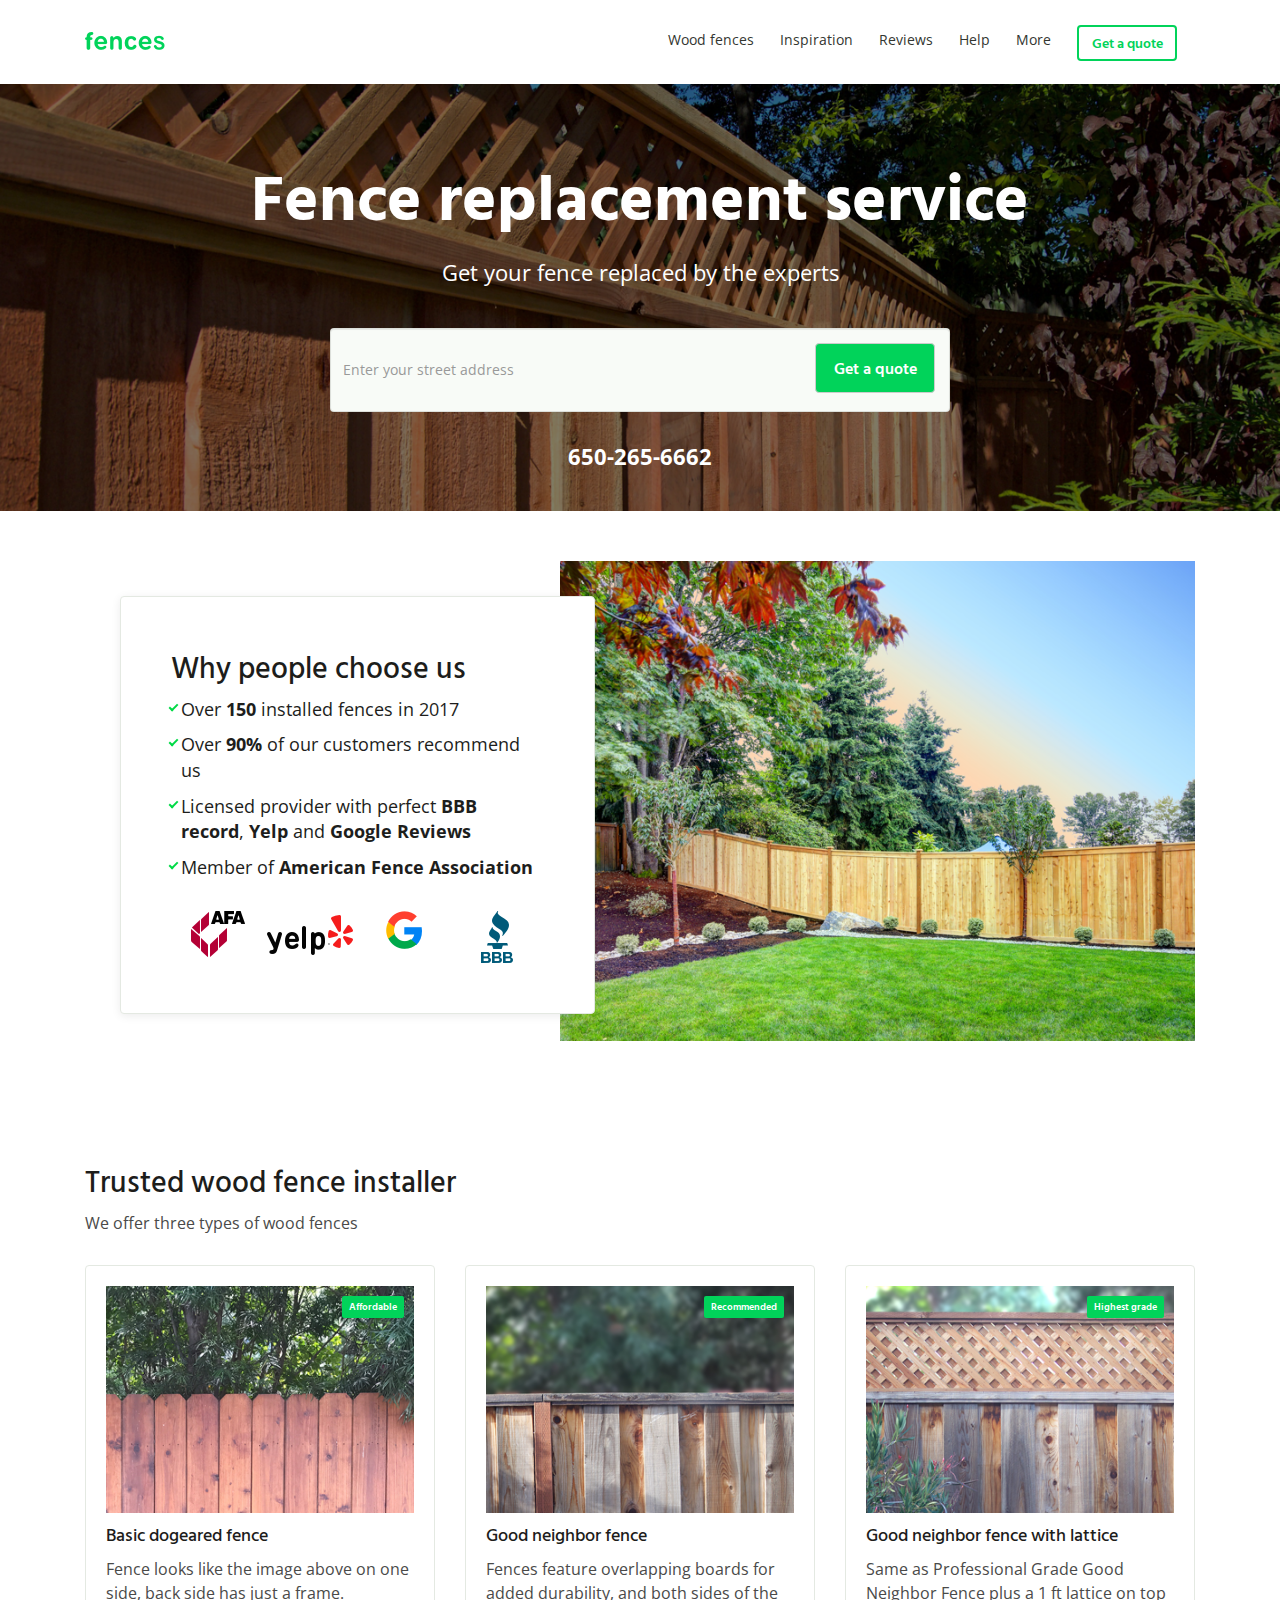
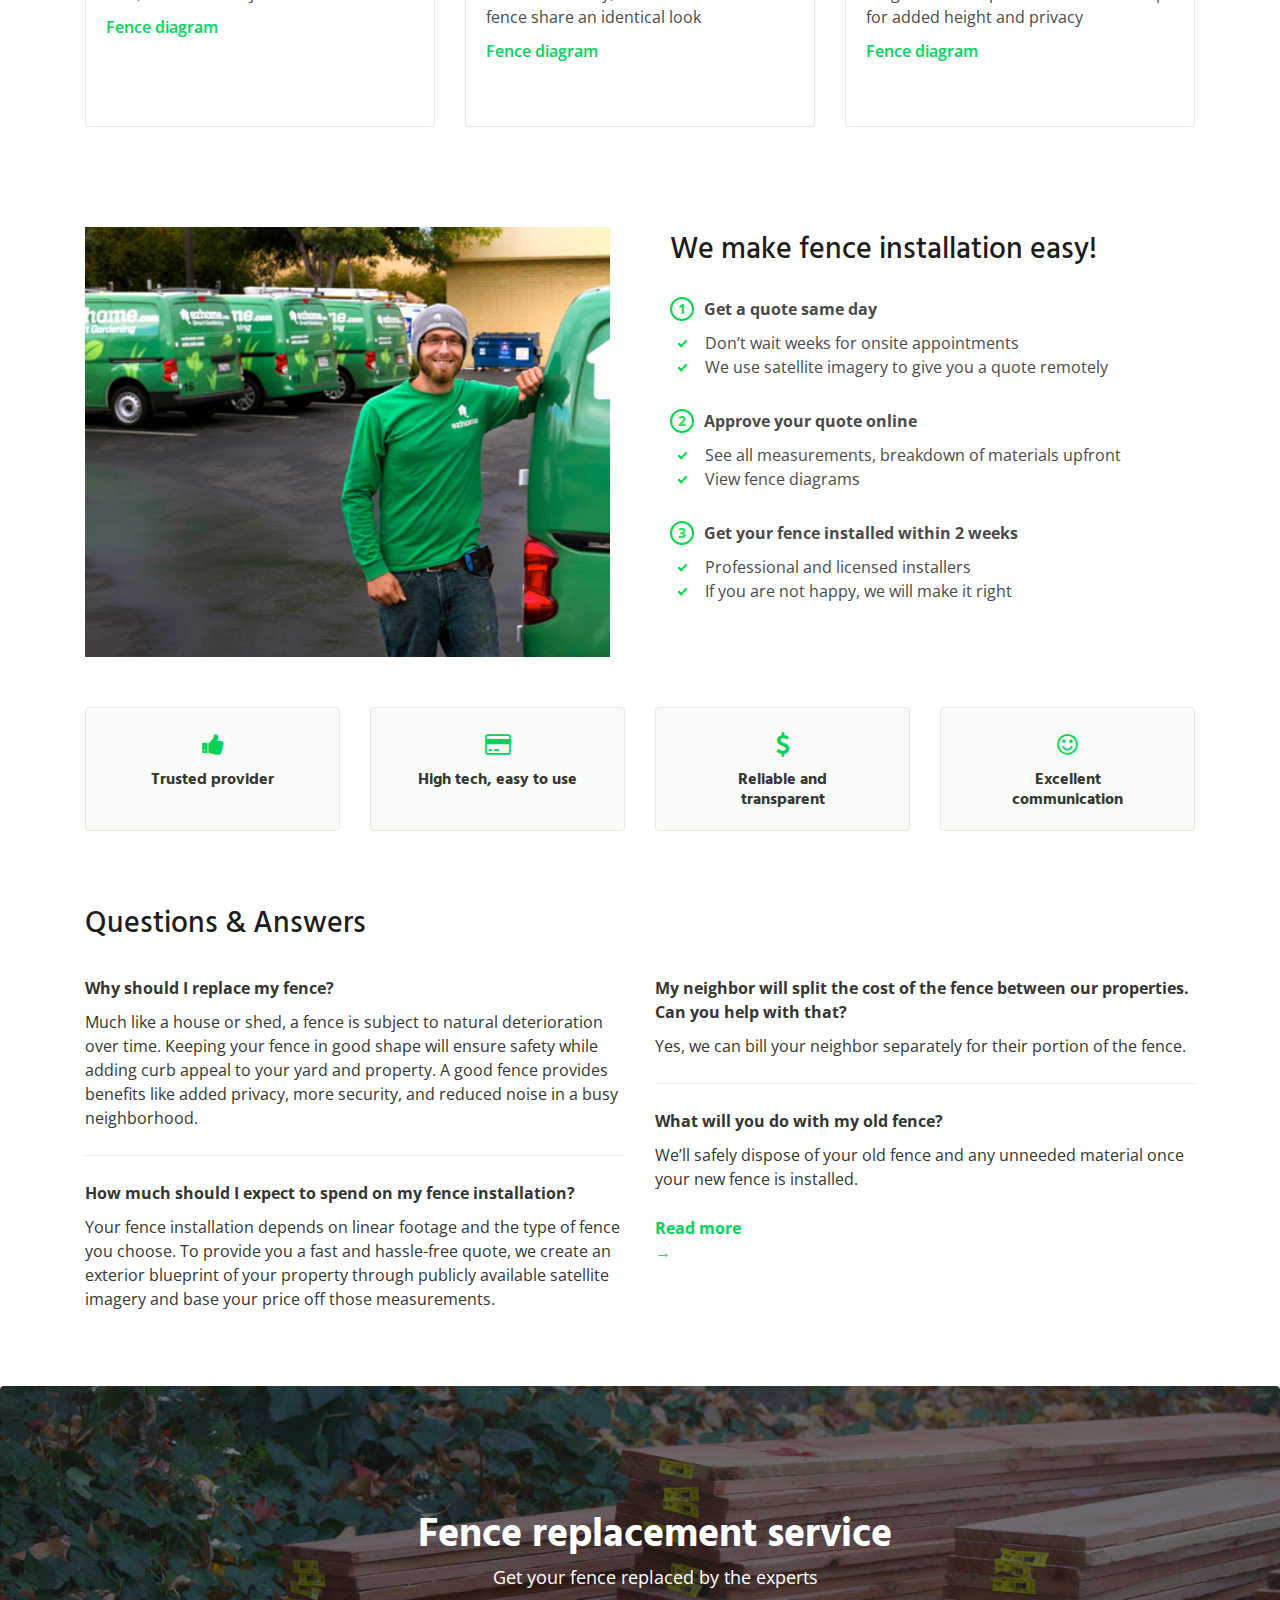
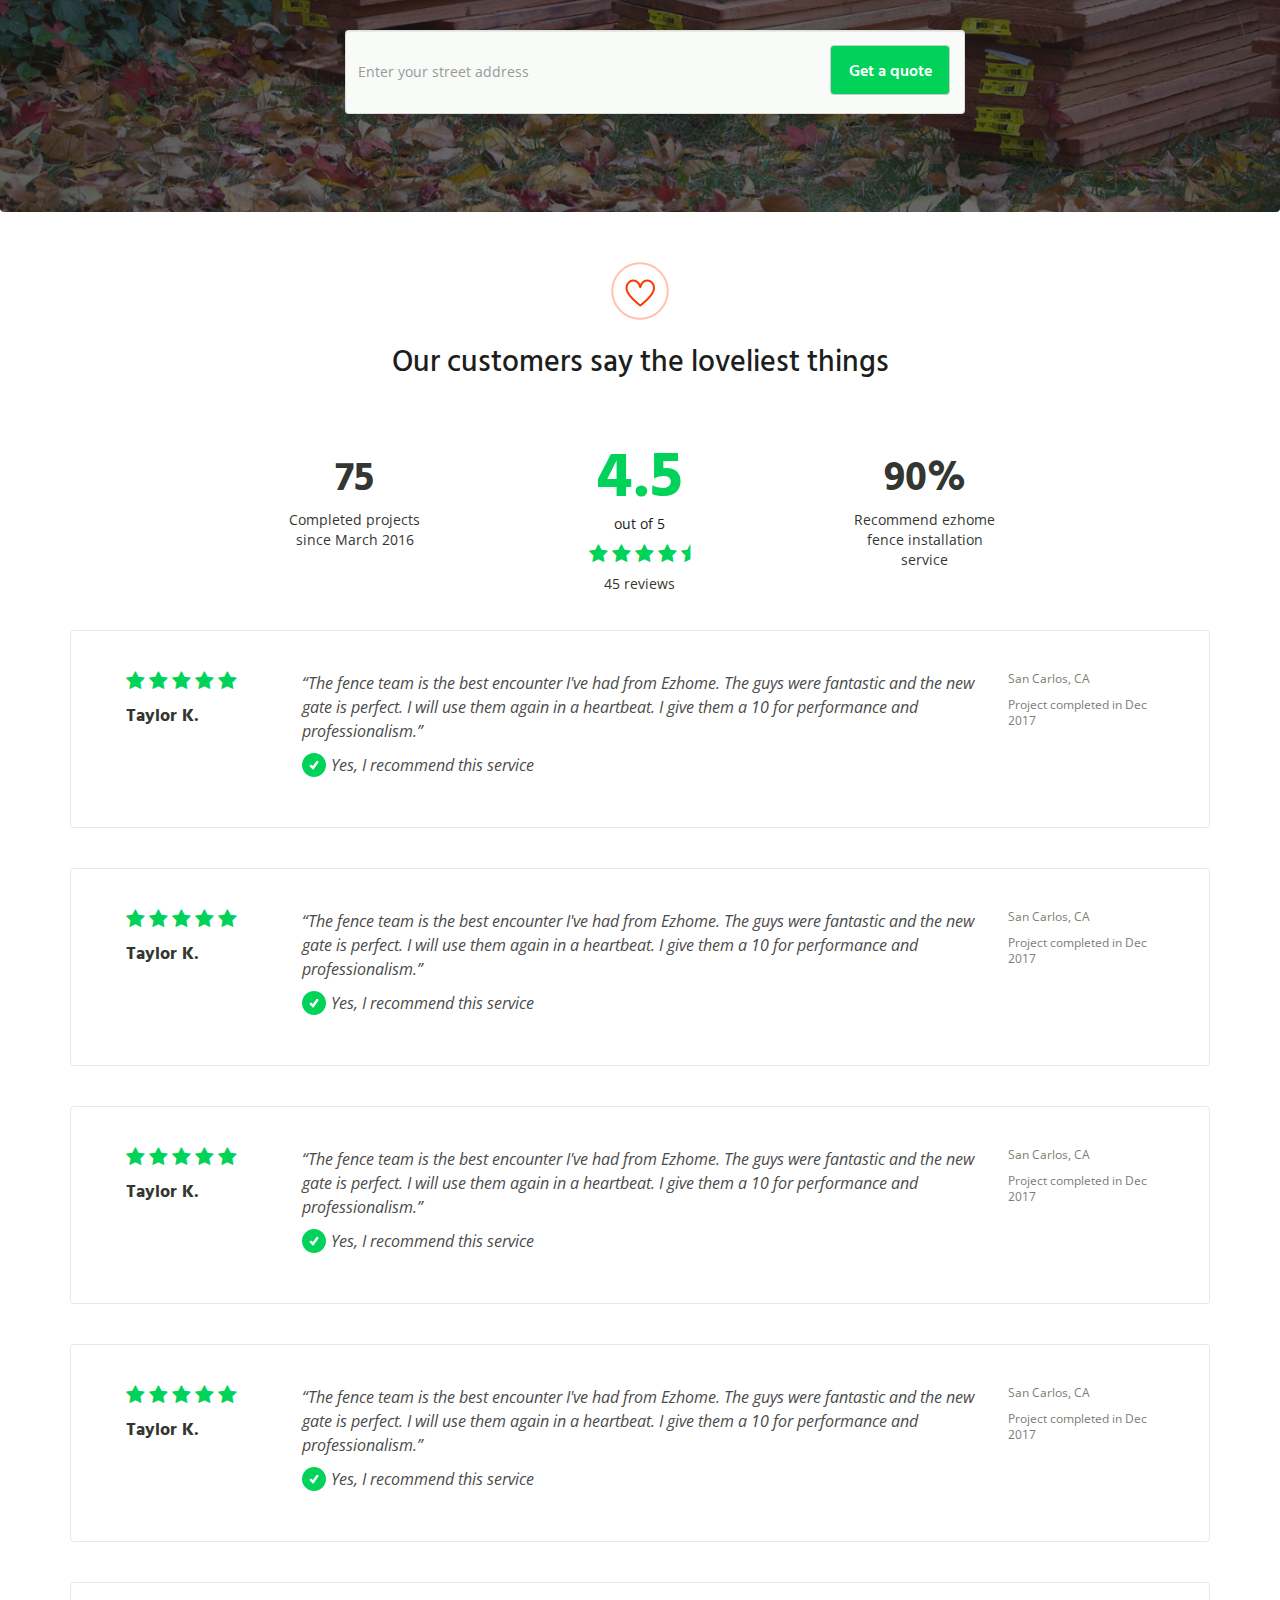
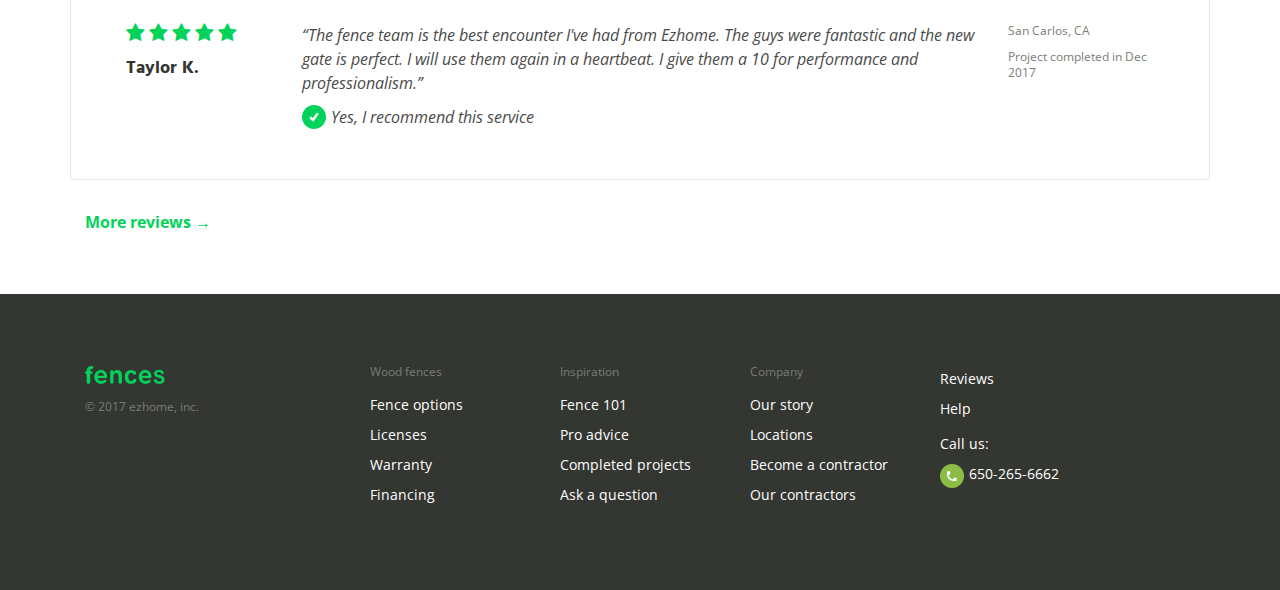
==== index.html @ 4415a79d "the current complete html" ====
<!DOCTYPE html>
<html>
<head>
    <meta charset="utf-8">
    <meta http-equiv="X-UA-Compatible" content="IE=edge">
    <meta name="viewport" content="width=device-width, initial-scale=1">
    <meta name="description" content="">
    <meta name="author" content="">
    <title>Fences</title>
    <!--fonts-->
    <link href='https://fonts.googleapis.com/css?family=Open+Sans:400,700,300' rel='stylesheet' type='text/css'>
    <link href="https://fonts.googleapis.com/css?family=Hind+Vadodara:300,400,500,600,700" rel="stylesheet">
    <!--stylesheets-->
    <link rel="stylesheet" type="text/css" href="css/bootstrap.min.css" media="all">
    <link rel="stylesheet" type="text/css" href="css/font-awesome.min.css" media="all">
    <link rel="stylesheet" type="text/css" href="css/style.css" media="all">
</head>
<body>
<header>
    <div class="container">
        <div class="col-sm-6 logo-here">
            <img src="img/fences-logo.png" srcset="img/fences-logo@2x.png 2x, img/fences-logo@3x.png 3x"
            class="fences_logo">
        </div>
        <div class="col-sm-6 content">
            <ul>
                <li class="Wood-fences"><a href="#">Wood fences</a></li>
                <li class="Inspiration"><a href="#">Inspiration</a></li>
                <li class="Reviews"><a href="#">Reviews</a></li>
                <li class="Help"><a href="#">Help</a></li>
                <li class="More"><a href="#">More</a></li>
                <li class="quote"><button class="btn btn-default">Get a quote</button></li>
            </ul>
        </div>
    </div>
</header>
<section class="hero">
    <div class="heroMain">
        <img src="img/hero.png"
        srcset="img/hero@2x.png 2x, img/hero@3x.png 3x" class="heroImg">
        <div class="heroContent">
            <div class="container">
                <div class="contentHere">
                    <h1>Fence replacement service</h1>
                    <h3>Get your fence replaced by the experts</h3>
                    <div class="form-group">
                        <input id="textinput" name="textinput" type="text" placeholder="Enter your street address" class="form-control input-md">
                        <button class="btn btn-default quote">Get a quote</button>
                    </div>
                    <div class="phone">
                        <p>650-265-6662</p>
                    </div>
                </div>
            </div>
        </div>
    </div>
</section>
<section class="whyPeople">
    <div class="container">
        <div class="col-sm-5 peopleContent">
            <div class="whyContent">
                <h3>Why people choose us</h3>
                <div class="singleContent">
                    <div class="checkmark"></div>
                    <p>Over <b>150</b> installed fences in 2017</p>
                </div>
                <div class="singleContent">
                    <div class="checkmark"></div>
                    <p>Over <b>90%</b> of our customers recommend us</p>
                </div>
                <div class="singleContent">
                    <div class="checkmark"></div>
                    <p>Licensed provider with perfect <b>BBB record</b>, <b>Yelp</b> and <b>Google Reviews</b></p>
                </div>
                <div class="singleContent">
                    <div class="checkmark"></div>
                    <p>Member of <b>American Fence Association</b></p>
                </div>
                <div class="singleIcon">
                    <img src="img/afa.png"
                    srcset="img/afa@2x.png 2x,
                            img/afa@3x.png 3x"
                    class="afa">
                </div>
                <div class="singleIcon">
                    <img src="img/yelp.png"
                    srcset="img/yelp@2x.png 2x,
                            img/yelp@3x.png 3x"
                    class="yelp">
                </div>
                <div class="singleIcon">
                    <img src="img/google.png"
                    srcset="img/google@2x.png 2x,
                            img/google@3x.png 3x"
                    class="google">
                </div>
                <div class="singleIcon">
                    <img src="img/bbb.png"
                    srcset="img/bbb@2x.png 2x,
                            img/bbb@3x.png 3x"
                    class="bbb">
                </div>
            </div>
        </div>
        <div class="col-sm-7 whyImage">
            <img src="img/img.png"
            srcset="img/img@2x.png 2x,
                    img/img@3x.png 3x"
            class="img">
        </div>
    </div>
</section>
<section class="trustedWood">
    <div class="container">
        <div class="mainHeading col-sm-12">
            <h3>Trusted wood fence installer</h3>
            <p>We offer three types of wood fences</p>
        </div>
        <div class="col-sm-4">
            <div class="singleBox">
                <div class="singleBoxImg">
                    <img src="img/rectangle-6.png"
                    srcset="img/rectangle-6@2x.png 2x,
                            img/rectangle-6@3x.png 3x"
                    class="Rectangle-6">
                    <div class="banner">
                        <p>Affordable</p>
                    </div>
                </div>
                <h4>Basic dogeared fence</h4>
                <p>Fence looks like the image above on one side, back side has just a frame.</p>
                <p class="Fence-diagram">Fence diagram</p>
            </div>
        </div>
        <div class="col-sm-4">
            <div class="singleBox">
                <div class="singleBoxImg">
                    <img src="img/rectangle-6-copy.png"
                    srcset="img/rectangle-6-copy@2x.png 2x,
                            img/rectangle-6-copy@3x.png 3x"
                    class="Rectangle-6-Copy">
                    <div class="banner">
                        <p>Recommended</p>
                    </div>
                </div>
                <h4>Good neighbor fence</h4>
                <p>Fences feature overlapping boards for added durability, and both sides of the fence share an identical look</p>
                <p class="Fence-diagram">Fence diagram</p>
            </div>
        </div>
        <div class="col-sm-4">
            <div class="singleBox">
                <div class="singleBoxImg">
                    <img src="img/rectangle-6-copy-2.png"
                    srcset="img/rectangle-6-copy-2@2x.png 2x,
                            img/rectangle-6-copy-2@3x.png 3x"
                    class="Rectangle-6-Copy-2">
                    <div class="banner">
                        <p>Highest grade</p>
                    </div>
                </div>
                <h4>Good neighbor fence with lattice</h4>
                <p>Same as Professional Grade Good Neighbor Fence plus a 1 ft lattice on top for added height and privacy </p>
                <p class="Fence-diagram">Fence diagram</p>
            </div>
        </div>
    </div>
</section>
<section class="fenceInstallation">
    <div class="container">
        <div class="col-sm-6 fenceImg">
            <img src="img/service-delivery.png"
            srcset="img/service-delivery@2x.png 2x,
                    img/service-delivery@3x.png 3x"
            class="service_delivery">
        </div>
        <div class="col-sm-6 fenceContent">
            <h3>We make fence installation easy!</h3>
            <div class="singleContent">
                <div class="head">
                    <div class="number">
                        <span>1</span>
                    </div>
                    <h4>Get a quote same day</h4>
                </div>
                <div class="singleDes">
                    <div class="checkmark"></div>
                    <p>Don’t wait weeks for onsite appointments</p>
                </div>
                <div class="singleDes">
                    <div class="checkmark"></div>
                    <p>We use satellite imagery to give you a quote remotely</p>
                </div>
            </div>
            <div class="singleContent">
                <div class="head">
                    <div class="number">
                        <span>2</span>
                    </div>
                    <h4>Approve your quote online</h4>
                </div>
                <div class="singleDes">
                    <div class="checkmark"></div>
                    <p>See all measurements, breakdown of materials upfront</p>
                </div>
                <div class="singleDes">
                    <div class="checkmark"></div>
                    <p>View fence diagrams</p>
                </div>
            </div>
            <div class="singleContent">
                <div class="head">
                    <div class="number">
                        <span>3</span>
                    </div>
                    <h4>Get your fence installed within 2 weeks</h4>
                </div>
                <div class="singleDes">
                    <div class="checkmark"></div>
                    <p>Professional and licensed installers</p>
                </div>
                <div class="singleDes">
                    <div class="checkmark"></div>
                    <p>If you are not happy, we will make it right</p>
                </div>
            </div>
        </div>
    </div>
</section>
<section class="banner">
    <div class="container">
        <div class="col-sm-3">
            <div class="singleBanner">
                <div class="singleBannerIcon">
                    <i class="fa fa-thumbs-up" aria-hidden="true"></i>
                </div>
                <h4>Trusted provider</h4>
            </div>
        </div>
        <div class="col-sm-3">
            <div class="singleBanner">
                <div class="singleBannerIcon">
                    <i class="fa fa-credit-card" aria-hidden="true"></i>
                </div>
                <h4>High tech, easy to use</h4>
            </div>
        </div>
        <div class="col-sm-3">
            <div class="singleBanner">
                <div class="singleBannerIcon">
                    <i class="fa fa-usd" aria-hidden="true"></i>
                </div>
                <h4>Reliable and transparent</h4>
            </div>
        </div>
        <div class="col-sm-3">
            <div class="singleBanner">
                <div class="singleBannerIcon">
                    <i class="fa fa-smile-o" aria-hidden="true"></i>
                </div>
                <h4>Excellent communication</h4>
            </div>
        </div>
    </div>
</section>
<section class="QA">
    <div class="container">
        <div class="heading col-sm-12">
            <h3>Questions & Answers</h3>
        </div>
        <div class="col-sm-6 eachSide">
            <div class="singleQuestion borderBottom">
                <h4>Why should I replace my fence?</h4>
                <p>Much like a house or shed, a fence is subject to natural deterioration over time. Keeping your fence in good shape will ensure safety while adding curb appeal to your yard and property. A good fence provides benefits like added privacy, more security, and reduced noise in a busy neighborhood.</p>
            </div>
            <div class="singleQuestion">
                <h4>How much should I expect to spend on my fence installation?</h4>
                <p>Your fence installation depends on linear footage and the type of fence you choose. To provide you a fast and hassle-free quote, we create an exterior blueprint of your property through publicly available satellite imagery and base your price off those measurements.</p>
            </div>
        </div>
        <div class="col-sm-6 eachSide">
            <div class="singleQuestion borderBottom">
                <h4>My neighbor will split the cost of the fence between our properties. Can you help with that?</h4>
                <p>Yes, we can bill your neighbor separately for their portion of the fence.</p>
            </div>
            <div class="singleQuestion">
                <h4>What will you do with my old fence?</h4>
                <p>We’ll safely dispose of your old fence and any unneeded material once your new fence is installed.</p>
            </div>
            <p class="Read-more">Read more →</p>
        </div>
    </div>
</section>
<section class="fenceService">
    <div class="mainImg">
        <img src="img/img2.png"
        srcset="img/img2@2x.png 2x,
                img/img2@3x.png 3x"
        class="img">
        <div class="fenceContent">
            <div class="container">
                <div class="fenceContentHere">
                    <h3>Fence replacement service</h3>
                    <p>Get your fence replaced by the experts</p>
                    <div class="form-group">
                        <input id="textinput" name="textinput" type="text" placeholder="Enter your street address" class="form-control input-md">
                        <button class="btn btn-default quote">Get a quote</button>
                    </div>
                </div>
            </div>
        </div>
    </div>  
</section>
<section class="reviews">
    <div class="container">
        <div class="heading col-sm-12">
            <div class="headImg">
                <img src="img/heart.png"
                srcset="img/heart@2x.png 2x,
                        img/heart@3x.png 3x"
                class="heart">
            </div>
            <h3>Our customers say the loveliest things</h3>
        </div>
        <div class="descriptions">
            <div class="singleDes col-sm-4">
                <h3>75</h3>
                <p>Completed projects since March 2016</p>
            </div>
            <div class="singleDes rating col-sm-4">
                <h3>4.5</h3>
                <span>out of 5</span>
                <div class="stars">
                    <i class="fa fa-star" aria-hidden="true"></i>
                    <i class="fa fa-star" aria-hidden="true"></i>
                    <i class="fa fa-star" aria-hidden="true"></i>
                    <i class="fa fa-star" aria-hidden="true"></i>
                    <i class="fa fa-star-half" aria-hidden="true"></i>
                </div>
                <p>45 reviews</p>
            </div>
            <div class="singleDes col-sm-4">
                <h3>90%</h3>
                <p>Recommend ezhome fence installation service</p>
            </div>
        </div>
        <div class="col-sm-12 singleReview">
            <div class="ratings col-sm-2">
                <div class="stars">
                    <i class="fa fa-star" aria-hidden="true"></i>
                    <i class="fa fa-star" aria-hidden="true"></i>
                    <i class="fa fa-star" aria-hidden="true"></i>
                    <i class="fa fa-star" aria-hidden="true"></i>
                    <i class="fa fa-star" aria-hidden="true"></i>
                </div>
                <h4>Taylor K.</h4>
            </div>
            <div class="description col-sm-8">
                <p>“The fence team is the best encounter I've had from Ezhome. The guys were fantastic and the new gate is perfect. I will use them again in a heartbeat. I give them a 10 for performance and professionalism.”</p>
                <div class="note">
                    <img src="img/done.png"
                    srcset="img/done@2x.png 2x,
                            img/done@3x.png 3x"
                    class="done">
                    <p>Yes, I recommend this service</p>
                </div>
            </div>
            <div class="col-sm-2 name">
                <p>San Carlos, CA</p>
                <p>Project completed in Dec 2017</p>
            </div>
        </div>
        <div class="col-sm-12 singleReview">
            <div class="ratings col-sm-2">
                <div class="stars">
                    <i class="fa fa-star" aria-hidden="true"></i>
                    <i class="fa fa-star" aria-hidden="true"></i>
                    <i class="fa fa-star" aria-hidden="true"></i>
                    <i class="fa fa-star" aria-hidden="true"></i>
                    <i class="fa fa-star" aria-hidden="true"></i>
                </div>
                <h4>Taylor K.</h4>
            </div>
            <div class="description col-sm-8">
                <p>“The fence team is the best encounter I've had from Ezhome. The guys were fantastic and the new gate is perfect. I will use them again in a heartbeat. I give them a 10 for performance and professionalism.”</p>
                <div class="note">
                    <img src="img/done.png"
                    srcset="img/done@2x.png 2x,
                            img/done@3x.png 3x"
                    class="done">
                    <p>Yes, I recommend this service</p>
                </div>
            </div>
            <div class="col-sm-2 name">
                <p>San Carlos, CA</p>
                <p>Project completed in Dec 2017</p>
            </div>
        </div>
        <div class="col-sm-12 singleReview">
            <div class="ratings col-sm-2">
                <div class="stars">
                    <i class="fa fa-star" aria-hidden="true"></i>
                    <i class="fa fa-star" aria-hidden="true"></i>
                    <i class="fa fa-star" aria-hidden="true"></i>
                    <i class="fa fa-star" aria-hidden="true"></i>
                    <i class="fa fa-star" aria-hidden="true"></i>
                </div>
                <h4>Taylor K.</h4>
            </div>
            <div class="description col-sm-8">
                <p>“The fence team is the best encounter I've had from Ezhome. The guys were fantastic and the new gate is perfect. I will use them again in a heartbeat. I give them a 10 for performance and professionalism.”</p>
                <div class="note">
                    <img src="img/done.png"
                    srcset="img/done@2x.png 2x,
                            img/done@3x.png 3x"
                    class="done">
                    <p>Yes, I recommend this service</p>
                </div>
            </div>
            <div class="col-sm-2 name">
                <p>San Carlos, CA</p>
                <p>Project completed in Dec 2017</p>
            </div>
        </div>
        <div class="col-sm-12 singleReview">
            <div class="ratings col-sm-2">
                <div class="stars">
                    <i class="fa fa-star" aria-hidden="true"></i>
                    <i class="fa fa-star" aria-hidden="true"></i>
                    <i class="fa fa-star" aria-hidden="true"></i>
                    <i class="fa fa-star" aria-hidden="true"></i>
                    <i class="fa fa-star" aria-hidden="true"></i>
                </div>
                <h4>Taylor K.</h4>
            </div>
            <div class="description col-sm-8">
                <p>“The fence team is the best encounter I've had from Ezhome. The guys were fantastic and the new gate is perfect. I will use them again in a heartbeat. I give them a 10 for performance and professionalism.”</p>
                <div class="note">
                    <img src="img/done.png"
                    srcset="img/done@2x.png 2x,
                            img/done@3x.png 3x"
                    class="done">
                    <p>Yes, I recommend this service</p>
                </div>
            </div>
            <div class="col-sm-2 name">
                <p>San Carlos, CA</p>
                <p>Project completed in Dec 2017</p>
            </div>
        </div>
        <div class="col-sm-12 singleReview">
            <div class="ratings col-sm-2">
                <div class="stars">
                    <i class="fa fa-star" aria-hidden="true"></i>
                    <i class="fa fa-star" aria-hidden="true"></i>
                    <i class="fa fa-star" aria-hidden="true"></i>
                    <i class="fa fa-star" aria-hidden="true"></i>
                    <i class="fa fa-star" aria-hidden="true"></i>
                </div>
                <h4>Taylor K.</h4>
            </div>
            <div class="description col-sm-8">
                <p>“The fence team is the best encounter I've had from Ezhome. The guys were fantastic and the new gate is perfect. I will use them again in a heartbeat. I give them a 10 for performance and professionalism.”</p>
                <div class="note">
                    <img src="img/done.png"
                    srcset="img/done@2x.png 2x,
                            img/done@3x.png 3x"
                    class="done">
                    <p>Yes, I recommend this service</p>
                </div>
            </div>
            <div class="col-sm-2 name">
                <p>San Carlos, CA</p>
                <p>Project completed in Dec 2017</p>
            </div>
        </div>
        <div class="more col-sm-12">
            <h4>More reviews →</h4>
        </div>
    </div>
</section>
<footer>
    <div class="container">
        <div class="footerContent">
            <div class="col-sm-3 footerLogo">
                <img src="img/fences-logo.png"
                srcset="img/fences-logo@2x.png 2x,
                        img/fences-logo@3x.png 3x"
                class="fences_logo">
                <p>© 2017 ezhome, inc.</p>
            </div>
            <div class="col-sm-2 wookFences">
                <p>Wood fences</p>
                <ul>
                    <li>Fence options</li>
                    <li>Licenses</li>
                    <li>Warranty</li>
                    <li>Financing</li>
                </ul>
            </div>
            <div class="col-sm-2 inspiration">
                <p>Inspiration</p>
                <ul>
                    <li>Fence 101</li>
                    <li>Pro advice</li>
                    <li>Completed projects</li>
                    <li>Ask a question</li>
                </ul>
            </div>
            <div class="col-sm-2 company">
                <p>Company</p>
                <ul>
                    <li>Our story</li>
                    <li>Locations</li>
                    <li>Become a contractor</li>
                    <li>Our contractors</li>
                </ul>
            </div>
            <div class="col-sm-3 reviews">
                <ul>
                    <li>Reviews</li>
                    <li>Help</li>
                </ul>
                <div class="contact">
                    <p>Call us:</p>
                    <img src="img/phone.png"
                    srcset="img/phone@2x.png 2x,
                            img/phone@3x.png 3x"
                    class="phone">
                    <p>650-265-6662</p>
                </div>
            </div>
        </div>
    </div>
</footer>
<!--scripts-->
<script type="text/javascript" src="js/jquery-1.12.3.min.js"></script>
<script type="text/javascript" src="js/bootstrap.min.js"></script>
<script type="text/javascript" src="js/custom.js"></script>
<script>
    
</script>
</body>
</html>
---- css/style.css ----
body {
    font-family: 'Open Sans', sans-serif;
    font-size: 14px;
    font-weight: normal;
    color: #1D1E1C;
}
p, li, button{
    font-family: 'Open Sans', sans-serif;
    font-size: 14px;
    font-weight: normal;
}
header{
    width: 100%;
    height: 84px;
    background-color: #ffffff;
    padding: 30px 0;
  }
.fences_logo {
    width: 80px;
    height: 18px;
    object-fit: contain;
}
header .content ul{
    float: left;
    width: 100%;
    padding: 0;
}
header .content ul li{
    float: left;
    list-style-type: none;
    padding: 0 13px;
}
header .content ul li a{
    color: #333631;
    font-size: 14px;
    text-decoration: none;
}
.Wood-fences {
    height: 20px;
    font-family: 'Open Sans', sans-serif;
    font-size: 14px;
    font-weight: normal;
    font-style: normal;
    font-stretch: normal;
    line-height: 1.43;
    letter-spacing: normal;
    text-align: left;
    color: #333631;
}
.Wood-fences a{
    width: 85px;
}

.Inspiration {
    height: 20px;
    font-family: 'Open Sans', sans-serif;
    font-size: 14px;
    font-weight: normal;
    font-style: normal;
    font-stretch: normal;
    line-height: 1.43;
    letter-spacing: normal;
    text-align: left;
    color: #333631;
}
.Inspiration a{
    width: 71px;
}
.Reviews {
    height: 20px;
    font-family: 'Open Sans', sans-serif;
    font-size: 14px;
    font-weight: normal;
    font-style: normal;
    font-stretch: normal;
    line-height: 1.43;
    letter-spacing: normal;
    text-align: left;
    color: #333631;
}
.Reviews a{
    width: 53px;
}
.Help {
    height: 20px;
    font-family: 'Open Sans', sans-serif;
    font-size: 14px;
    font-weight: normal;
    font-style: normal;
    font-stretch: normal;
    line-height: 1.43;
    letter-spacing: normal;
    text-align: left;
    color: #333631;
}
.Help a {
    width: 31px;
}
.More {
    height: 20px;
    font-family: 'Open Sans', sans-serif;
    font-size: 14px;
    font-weight: normal;
    font-style: normal;
    font-stretch: normal;
    line-height: 1.43;
    letter-spacing: normal;
    text-align: left;
    color: #333631;
}
.More a{
    width: 35px;
}
.quote{
    margin-top: -5px;
}
.quote .btn{
    width: 100px;
    height: 36px;
    border-radius: 4px;
    border: solid 2px #01d35a;
    font-family: 'Hind Vadodara', sans-serif;
    font-size: 14px;
    font-weight: 600;
    font-style: normal;
    font-stretch: normal;
    line-height: 1.43;
    letter-spacing: normal;
    text-align: center;
    color: #01d35a;
}

/* Hero section styling */

.heroMain img{
    width: 100%;
}
.heroMain{
    position: relative;
}
.heroContent{
    position: absolute;
    top: 0;
    left: 0;
    width: 100%;
    color: #fff;
}
.heroContent .contentHere{
    width: 70%;
    margin: auto;
    text-align: center;
    padding: 50px 0;
}
.heroContent .contentHere h1{
    font-family: 'Hind Vadodara', sans-serif;
    font-size: 65px;
    font-weight: bold;
    font-style: normal;
    font-stretch: normal;
    line-height: 1.29;
    letter-spacing: normal;
    text-align: center;
    color: #ffffff;
}
.heroContent .contentHere h3{
    font-family: 'Open Sans', sans-serif;
    font-size: 22px;
    font-weight: normal;
    font-style: normal;
    font-stretch: normal;
    line-height: 1.36;
    letter-spacing: normal;
    color: #ffffff;
}
.heroContent .contentHere .form-group{
    width: 620px;
    margin: auto;
    position: relative;
    margin-top: 40px;
}
.heroContent .contentHere input{
    height: 84px;
    border-radius: 4px;
    background-color: #f8fbf7;
    border: solid 1px rgba(191, 196, 189, 0.5);
    padding-right: 150px;
}
.heroContent .contentHere .form-group .btn{
    position: absolute;
    right: 15px;
    top: 20px;
    width: 120px;
    height: 50px;
    border-radius: 4px;
    background-color: #01d35a;
    font-family: 'Hind Vadodara', sans-serif;
    font-size: 16px;
    font-weight: 600;
    font-style: normal;
    font-stretch: normal;
    line-height: 1.5;
    letter-spacing: normal;
    text-align: center;
    color: #ffffff;
}
.heroContent .contentHere .phone{
    text-align: center;
    margin-top: 30px;
}
.heroContent .contentHere .phone p{
    font-size: 22px;
    font-weight: bold;
    font-style: normal;
    font-stretch: normal;
    line-height: 1.36;
    letter-spacing: normal;
    color: #ffffff;
}

/* why people styling */
.whyPeople{
    padding: 50px 0;
}
.whyPeople .peopleContent{
    border-radius: 4px;
    background-color: #ffffff;
    box-shadow: 0 2px 10px 0 rgba(0, 0, 0, 0.08);
    border: solid 1px #e4e9e2;
    padding: 50px;
    margin-left: 50px;
    z-index: 9999;
    margin-top: 35px;
}
.whyPeople .whyImage{
    margin-left: -50px;
}
.whyPeople .whyImage img{
    width: 100%;
}
.whyPeople .peopleContent h3{
    margin-top: 0;
    font-family: 'Hind Vadodara', sans-serif;
    font-size: 30px;
    font-weight: 500;
    font-style: normal;
    font-stretch: normal;
    line-height: 1.33;
    letter-spacing: normal;
    text-align: left;
    color: #1d1d1b;
}
.whyPeople .whyContent .singleContent{
    float: left;
    width: 100%;
}
.whyPeople .whyContent .singleContent p{
    float: left;
    width: 95%;
    font-size: 18px;
}
.whyPeople .whyContent .singleContent .checkmark{
    width: 5px;
    height: 9px;
    border: solid #00da46;
    border-width: 0 2px 2px 0;
    transform: rotate(45deg);
    -ms-transform: rotate(45deg);
    -webkit-transform: rotate(45deg);
    float: left;
    margin-top: 5px;
    margin-right: 5px;
}
.whyPeople .singleIcon{
    float: left;
    width: 25%;
    text-align: center;
    margin-top: 20px;
}
.whyPeople .singleIcon img{
    display: inline-block;
}

/* Trusted Wood styling */
.trustedWood{
    padding: 50px 0; 
}
.trustedWood .mainHeading{
    margin-bottom: 20px;
}
.trustedWood .mainHeading h3{
    font-family: 'Hind Vadodara', sans-serif;
    font-size: 30px;
    font-weight: 500;
    font-style: normal;
    font-stretch: normal;
    line-height: 1.33;
    letter-spacing: normal;
    text-align: left;
    color: #1d1d1b;
  }

.trustedWood .mainHeading p {
    font-family: 'Open Sans', sans-serif;
    font-size: 16px;
    font-weight: normal;
    font-style: normal;
    font-stretch: normal;
    line-height: 1.5;
    letter-spacing: normal;
    text-align: left;
    color: #4a4a49;
}
.trustedWood .singleBox{
    border-radius: 4px;
    background-color: #ffffff;
    border: solid 1px #e4e9e2;
    height: 462px;
    padding: 20px;
}
.trustedWood .singleBox img{
    width: 100%;
}
.trustedWood .singleBoxImg{
    position: relative;
}
.trustedWood .singleBoxImg .banner{
    position: absolute;
    top: 10px;
    right: 10px;
    border-radius: 2px;
    background-color: #01d35a;
    padding: 5px 7px;
}
.trustedWood .singleBoxImg .banner p{
    font-family: 'Hind Vadodara', sans-serif;
    font-size: 10px;
    font-weight: 600;
    font-style: normal;
    font-stretch: normal;
    line-height: 1.2;
    letter-spacing: normal;
    text-align: left;
    color: #ffffff;
    margin-bottom: 0;
}
.trustedWood .singleBox h4{
    font-family: 'Hind Vadodara', sans-serif;
    font-size: 18px;
    font-weight: 500;
    font-style: normal;
    font-stretch: normal;
    line-height: 1.33;
    letter-spacing: normal;
    text-align: left;
    color: #1d1d1b;
}
.trustedWood .singleBox p{
    font-family: 'Open Sans', sans-serif;
    font-size: 16px;
    font-weight: normal;
    font-style: normal;
    font-stretch: normal;
    line-height: 1.5;
    letter-spacing: normal;
    text-align: left;
    color: #4a4a49;
}
.trustedWood .singleBox .Fence-diagram {
    font-family: 'Open Sans', sans-serif;
    font-size: 16px;
    font-weight: 600;
    font-style: normal;
    font-stretch: normal;
    line-height: 1.5;
    letter-spacing: normal;
    text-align: left;
    color: #01d35a;
}

/* Fence installation styling */
.fenceInstallation{
    padding: 50px 0;
}
.fenceInstallation .fenceImg img{
    width: 100%;
}
.fenceInstallation .fenceContent h3{
    font-family: 'Hind Vadodara', sans-serif;
    font-size: 30px;
    font-weight: 500;
    font-style: normal;
    font-stretch: normal;
    line-height: 1.33;
    letter-spacing: normal;
    text-align: left;
    color: #1d1d1b;
    margin-top: 0;
}
.fenceImg{
    padding-right: 30px;
}
.fenceContent{
    padding-left: 30px;
}
.fenceInstallation .fenceContent .singleContent{
    margin-top: 30px;
}
.fenceInstallation .fenceContent .singleContent .number{
    float: left;
    text-align: center;
    width: 24px;
    height: 24px;
    border-radius: 100px;
    background-color: #ffffff;
    border: solid 2px #00da46;
    margin-right: 10px;
}
.fenceInstallation .fenceContent .singleContent .number span{
    font-family: 'Open Sans', sans-serif;
    font-size: 14px;
    font-weight: bold;
    font-style: normal;
    font-stretch: normal;
    line-height: normal;
    letter-spacing: normal;
    text-align: center;
    color: #16de56;
}
.fenceInstallation .fenceContent .singleContent .head h4{
    font-size: 16px;
    font-weight: bold;
    font-style: normal;
    font-stretch: normal;
    line-height: 1.5;
    letter-spacing: normal;
    text-align: left;
    color: #4a4a49;
}
.fenceInstallation .fenceContent .singleContent .singleDes .checkmark{
    width: 5px;
    height: 9px;
    border: solid #00da46;
    border-width: 0 2px 2px 0;
    transform: rotate(45deg);
    -ms-transform: rotate(45deg);
    -webkit-transform: rotate(45deg);
    float: left;
    margin-right: 20px;
    margin-left: 10px;
    margin-top: 7px;
}
.fenceInstallation .fenceContent .singleContent .singleDes p{
    font-family: 'Open Sans', sans-serif;
    font-size: 16px;
    font-weight: normal;
    font-style: normal;
    font-stretch: normal;
    line-height: 1.5;
    letter-spacing: normal;
    text-align: left;
    color: #4a4a49;
    margin-bottom: 0;
}

/* Banner styling */
section.banner .singleBanner{
    border-radius: 4px;
    background-color: #f8fbf7;
    border: solid 1px #e4e9e2;
    text-align: center;
    padding: 25px 40px;
    height: 124px;
}
section.banner .singleBanner .singleBannerIcon .fa{
    color: #01d35a;
    font-size: 24px;
}
section.banner .singleBanner h4{
    font-family: 'Hind Vadodara', sans-serif;
    font-size: 16px;
    font-weight: bold;
    font-style: normal;
    font-stretch: normal;
    line-height: 1.25;
    letter-spacing: normal;
    text-align: center;
    color: #333631;
}

/* Q&A section styling */

section.QA{
    padding: 50px 0;
}

.QA .heading h3{
    font-family: 'Hind Vadodara', sans-serif;
    font-size: 30px;
    font-weight: 500;
    font-style: normal;
    font-stretch: normal;
    line-height: 1.33;
    letter-spacing: normal;
    text-align: left;
    color: #1d1d1b;
}
.QA .singleQuestion{
    padding-bottom: 15px;
    padding-top: 15px;
}
.QA .singleQuestion.borderBottom{
    border-bottom: 1px solid #e4e9e2;
}
.QA .singleQuestion h4, .QA .singleQuestion p{
    font-family: 'Open Sans', sans-serif;
    font-size: 16px;
    font-weight: normal;
    font-style: normal;
    font-stretch: normal;
    line-height: 1.5;
    letter-spacing: normal;
    text-align: left;
    color: #333631;
}
.QA .singleQuestion h4{
    font-weight: bold;
}
.Read-more {
    width: 105px;
    height: 24px;
    font-family: 'Open Sans', sans-serif;
    font-size: 16px;
    font-weight: 600;
    font-style: normal;
    font-stretch: normal;
    line-height: 1.5;
    letter-spacing: normal;
    text-align: left;
    color: #01d35a;
    font-weight: bold;
}

/* Fence service styling */
section.fenceService .mainImg img{
    width: 100%;
}
section.fenceService .mainImg{
    position: relative;
}
section.fenceService .mainImg .fenceContent{
    position: absolute;
    top: 0;
    left: 0;
    width: 100%;
}
section.fenceService .mainImg .fenceContent .fenceContentHere{
    width: 60%;
    margin:auto;
    padding: 120px 0;
    text-align: center;
}
section.fenceService .mainImg .fenceContent .fenceContentHere h3{
    font-family: 'Hind Vadodara', sans-serif;
    font-size: 40px;
    font-weight: bold;
    font-style: normal;
    font-stretch: normal;
    line-height: 1.25;
    letter-spacing: normal;
    color: #ffffff;
    margin-top: 0;
}
section.fenceService .mainImg .fenceContent .fenceContentHere p{
    font-family: 'Open Sans', sans-serif;
    font-size: 18px;
    font-weight: normal;
    font-style: normal;
    font-stretch: normal;
    line-height: 1.33;
    letter-spacing: normal;
    color: #ffffff;
}
section.fenceService .mainImg .fenceContent .fenceContentHere .form-group{
    width: 620px;
    margin: auto;
    position: relative;
    margin-top: 40px;
}
section.fenceService .mainImg .fenceContent .fenceContentHere .form-group input{
    height: 84px;
    border-radius: 4px;
    background-color: #f8fbf7;
    border: solid 1px rgba(191, 196, 189, 0.5);
    padding-right: 150px;
}
section.fenceService .mainImg .fenceContent .fenceContentHere .form-group .btn{
    position: absolute;
    right: 15px;
    top: 20px;
    width: 120px;
    height: 50px;
    border-radius: 4px;
    background-color: #01d35a;
    font-family: 'Hind Vadodara', sans-serif;
    font-size: 16px;
    font-weight: 600;
    font-style: normal;
    font-stretch: normal;
    line-height: 1.5;
    letter-spacing: normal;
    text-align: center;
    color: #ffffff;
}

/* Reviews Styling */
section.reviews{
    padding: 50px 0;
}
section.reviews .heading{
    text-align: center;
}
section.reviews .heading h3{
    font-family: 'Hind Vadodara', sans-serif;
    font-size: 30px;
    font-weight: 500;
    font-style: normal;
    font-stretch: normal;
    line-height: 1.33;
    letter-spacing: normal;
    text-align: center;
    color: #1d1d1b;
}
section.reviews .descriptions{
    width: 75%;
    margin: auto;
}
section.reviews .singleDes{
    text-align: center;
    height: 200px;
    padding: 40px 62px;
    margin-bottom: 20px;
}
section.reviews .singleDes h3{
    font-family: 'Hind Vadodara', sans-serif;
    font-size: 40px;
    font-weight: bold;
    font-style: normal;
    font-stretch: normal;
    line-height: 1.25;
    letter-spacing: normal;
    color: #333631;
}
section.reviews .singleDes p{
    font-family: 'Open Sans', sans-serif;
    font-size: 14px;
    font-weight: normal;
    font-style: normal;
    font-stretch: normal;
    line-height: 1.43;
    letter-spacing: normal;
    text-align: center;
    color: #333631;
}
section.reviews .singleDes.rating h3{
    font-size: 65px;
    font-weight: bold;
    font-style: normal;
    font-stretch: normal;
    line-height: 1.29;
    letter-spacing: normal;
    color: #01d35a;
    margin-top: 0;
    margin-bottom: 0px;
}
section.reviews .singleDes.rating .fa{
    color: #01d35a;
    font-size: 20px;
    margin: 10px 0;
}
section.reviews .singleReview{
    border-radius: 4px;
    background-color: #ffffff;
    border: solid 1px #e4e9e2;
    margin: 20px 0;
    padding: 40px;
}
section.reviews .singleReview .ratings .fa{
    color: #01d35a;
    font-size: 20px;
}
section.reviews .singleReview .ratings h4{
    font-family: 'Hind Vadodara', sans-serif;
    font-size: 18px;
    font-weight: bold;
    font-style: normal;
    font-stretch: normal;
    line-height: 1.33;
    letter-spacing: normal;
    text-align: left;
    color: #333631;
}
section.reviews .singleReview .description p{
    font-family: 'Open Sans', sans-serif;
    font-size: 16px;
    font-weight: normal;
    font-style: italic;
    font-stretch: normal;
    line-height: 1.5;
    letter-spacing: normal;
    text-align: left;
    color: #4a4a49;
}
section.reviews .singleReview .description .note img{
    float: left;
    margin-right: 5px;
}
section.reviews .singleReview .name p{
    font-family: 'Open Sans', sans-serif;
    font-size: 12px;
    font-weight: normal;
    font-style: normal;
    font-stretch: normal;
    line-height: 1.33;
    letter-spacing: normal;
    text-align: left;
    color: #787e75;
}
section.reviews .more h4{
    font-family: 'Open Sans', sans-serif;
    font-size: 16px;
    font-weight: 600;
    font-style: normal;
    font-stretch: normal;
    line-height: 1.5;
    letter-spacing: normal;
    text-align: left;
    color: #01d35a;
    font-weight: bold;
}

/* Footer styling */
footer{
    background-color: #333631;
}
footer .footerContent{
    padding: 70px 0;
    float: left;
    width: 100%;
    color: #fff;
}
footer .footerContent .footerLogo p{
    font-family: 'Open Sans', sans-serif;
    font-size: 12px;
    font-weight: normal;
    font-style: normal;
    font-stretch: normal;
    line-height: 1.33;
    letter-spacing: normal;
    text-align: left;
    color: #787e75;
    margin-top: 15px;
}
footer .footerContent .wookFences p, footer .footerContent .inspiration p, footer .footerContent .company p{
    font-family: 'Open Sans', sans-serif;
    font-size: 12px;
    font-weight: normal;
    font-style: normal;
    font-stretch: normal;
    line-height: 1.33;
    letter-spacing: normal;
    text-align: left;
    color: #787e75;
}
footer .footerContent .wookFences ul, footer .footerContent .inspiration ul, footer .footerContent .company ul, footer .footerContent .reviews ul{
    padding: 0;
}
footer .footerContent .wookFences li, footer .footerContent .inspiration li, footer .footerContent .company li, footer .footerContent .reviews li{
    list-style: none;
    font-family: 'Open Sans', sans-serif;
    font-size: 14px;
    font-weight: normal;
    font-style: normal;
    font-stretch: normal;
    line-height: 1.43;
    letter-spacing: normal;
    text-align: left;
    color: #ffffff;
    padding: 5px 0;
}
footer .footerContent .reviews .contact img{
    float: left;
    margin-right: 5px;
}

/* Our contractor styling */
.fenceInstall .heading{
    margin-bottom: 15px;
}
.fenceInstall .heading h1{
    font-family: 'Hind Vadodara', sans-serif;
    font-size: 65px;
    font-weight: bold;
    font-style: normal;
    font-stretch: normal;
    line-height: 1.29;
    letter-spacing: normal;
    text-align: left;
    color: #525650;
}
.fenceInstall .heading p{
    width: 700px;
    height: 84px;
    font-family: 'Open Sans', sans-serif;
    font-size: 16px;
    font-weight: normal;
    font-style: normal;
    font-stretch: normal;
    line-height: 1.5;
    letter-spacing: normal;
    text-align: left;
    color: #4a4a49;
}
.fenceInstall .contractors{
    margin-bottom: 40px;
}
.fenceInstall .singleContractor{
    height: 450px;
    border-radius: 4px;
    background-color: #ffffff;
    box-shadow: 0 2px 10px 0 rgba(0, 0, 0, 0.08);
    border: solid 1px #e4e9e2;
    padding: 15px;
}
.fenceInstall .singleContractor .contractorImg{
    width: 100%;
    height: 250px;
    border-radius: 2px;
    background-color: #e4e9e2;
}
.fenceInstall .singleContractor .description h4{
    font-family: 'Hind Vadodara', sans-serif;
    font-size: 18px;
    font-weight: 500;
    font-style: normal;
    font-stretch: normal;
    line-height: 1.33;
    letter-spacing: normal;
    text-align: left;
    color: #1d1d1b;
}
.fenceInstall .singleContractor .description p{
    font-family: 'Open Sans', sans-serif;
    font-size: 16px;
    font-weight: normal;
    font-style: normal;
    font-stretch: normal;
    line-height: 1.5;
    letter-spacing: normal;
    text-align: left;
    color: #4a4a49;
}
section.interested{
    padding-bottom: 70px;
}
section.interested .interestedHere{
    height: 322px;
    border-radius: 4px;
    background-color: #01d35a;
    border: solid 1px rgba(0, 0, 0, 0.1);
    color: #fff;
    text-align: center;
    padding: 30px 0;
}
section.interested .interestedHere .interestedContent{
    width: 45%;
    margin: auto;
}
section.interested .interestedHere .interestedContent h3{
    font-family: 'Hind Vadodara', sans-serif;
    font-size: 30px;
    font-weight: bold;
    font-style: normal;
    font-stretch: normal;
    line-height: 1.33;
    letter-spacing: normal;
    text-align: center;
    color: #ffffff;
    margin-bottom: 25px;
}
section.interested .interestedHere .interestedContent p{
    font-family: 'Open Sans', sans-serif;
    font-size: 16px;
    font-weight: normal;
    font-style: normal;
    font-stretch: normal;
    line-height: 1.5;
    letter-spacing: normal;
    text-align: center;
    color: #ffffff;
}
section.interested .interestedHere .interestedContent .btn{
    margin-top: 20px;
    width: 180px;
    height: 60px;
    border-radius: 4px;
    background-color: #ffffff;
    font-family: 'Hind Vadodara', sans-serif;
    font-size: 18px;
    font-weight: 600;
    font-style: normal;
    font-stretch: normal;
    line-height: 1.33;
    letter-spacing: normal;
    text-align: center;
    color: #333631;
}

/* help page styling */
.helpHero .helpImg{
    position: relative;
}
.helpHero .helpImg img{
    width: 100%;
}
.helpHero .helpImg .helpText{
    position: absolute;
    top: 55%;
    left: 0;
    width: 100%;
}
.helpHero .helpImg .helpText .helpContentHere{
    width: 40%;
    margin: auto;
    color: #fff;
}
.helpHero .helpImg .helpText .helpContentHere h1{
    font-family: 'Hind Vadodara', sans-serif;
    font-size: 65px;
    font-weight: bold;
    font-style: normal;
    font-stretch: normal;
    line-height: 1.29;
    letter-spacing: normal;
    text-align: left;
    color: #ffffff;
}

section.general{
    padding: 50px 0;
}
section.general .generalContent{
    width: 50%;
    margin: auto;
}
section.general .generalContent .heading h3{
    font-family: 'Hind Vadodara', sans-serif;
    font-size: 22px;
    font-weight: 500;
    font-style: normal;
    font-stretch: normal;
    line-height: 1.36;
    letter-spacing: normal;
    text-align: left;
    color: #1d1d1b;
}
section.general .generalContent .singleContent{
    float: left;
    width: 100%;
    margin-top: 15px;
}
section.general .generalContent .singleContent .singleIcon{
    float: left;
    width: 5%;
}
section.general .generalContent .singleContent .singleDescription{
    float: left;
    width: 95%;
}
section.general .generalContent .singleContent .singleDescription h4{
    margin-top: 0;
    font-family: 'Open Sans', sans-serif;
    font-size: 16px;
    font-weight: bold;
    font-style: normal;
    font-stretch: normal;
    line-height: 1.5;
    letter-spacing: normal;
    text-align: left;
    color: #333631;
}
section.general .generalContent .singleContent .singleDescription p{
    font-family: 'Open Sans', sans-serif;
    font-size: 16px;
    font-weight: normal;
    font-style: normal;
    font-stretch: normal;
    line-height: 1.5;
    letter-spacing: normal;
    text-align: left;
    color: #616160;
}
section.general .generalContent .sub-heading{
    margin-top: 20px;
    float: left;
    width: 100%;
}

/* Location styling */
section.availableCities{
    padding: 30px 0;
    padding-bottom: 70px;
}
section.availableCities .heading{
    margin-bottom: 20px;
}
section.availableCities .heading h1{
    font-family: 'Hind Vadodara', sans-serif;
    font-size: 65px;
    font-weight: bold;
    font-style: normal;
    font-stretch: normal;
    line-height: 1.29;
    letter-spacing: normal;
    text-align: left;
    color: #525650;
}
section.availableCities .heading p{
    font-family: 'Open Sans', sans-serif;
    font-size: 22px;
    font-weight: normal;
    font-style: normal;
    font-stretch: normal;
    line-height: 1.36;
    letter-spacing: normal;
    text-align: left;
    color: #a3a9a0;
}
section.availableCities .citiesImg img{
    width: 100%;
}
section.availableCities .citiesContent{
    height: 470px;
    border-radius: 4px;
    background-color: #ffffff;
    box-shadow: 0 2px 10px 0 rgba(0, 0, 0, 0.08);
    border: solid 1px #e4e9e2;
    padding: 30px 40px;
    margin-top: 40px;
    margin-left: 60px;
    z-index: 9999;
}
section.availableCities .citiesImg{
    margin-left: -60px;
}
section.availableCities .citiesContent .singleContent h4{
    font-family: 'Hind Vadodara', sans-serif;
    font-size: 16px;
    font-weight: bold;
    font-style: normal;
    font-stretch: normal;
    line-height: 1.25;
    letter-spacing: normal;
    text-align: left;
    color: #1d1e1c;
}
section.availableCities .citiesContent .singleContent p{
    font-family: 'Open Sans', sans-serif;
    font-size: 16px;
    font-weight: normal;
    font-style: normal;
    font-stretch: normal;
    line-height: 1.5;
    letter-spacing: normal;
    text-align: left;
    color: #4a4a49;
}
section.availableCities .citiesContent .singleContent{
    margin-bottom: 15px;
}

/* Pro advice styling */
section.pro-hero .pro-hero-img{
    position: relative;
}
section.pro-hero .pro-hero-img img{
    width: 100%;
}
section.pro-hero .pro-hero-img .pro-content{
    text-align: center;
    color: #fff;
    position: absolute;
    top: 0;
    left: 0;
    width: 100%;
    padding: 30px;
}
section.pro-hero .pro-hero-img .pro-content .pro-contentHere{
    width: 45%;
    margin: auto;
}
section.pro-hero .pro-hero-img .pro-content h1{
    font-family: 'Hind Vadodara', sans-serif;
    font-size: 65px;
    font-weight: bold;
    font-style: normal;
    font-stretch: normal;
    line-height: 1.29;
    letter-spacing: normal;
    text-align: left;
    color: #ffffff;
}
section.pro-hero .pro-hero-img .pro-content p{
    font-family: 'Open Sans', sans-serif;
    font-size: 22px;
    font-weight: normal;
    font-style: normal;
    font-stretch: normal;
    line-height: 1.36;
    letter-spacing: normal;
    text-align: left;
    color: #ffffff;
}

/* Blog styling */
.subscribe{
    background-color: #f2f6f0;
    height: 84px;
}
.subscribe .subscribeContent{
    width: 54%;
    margin: auto;
    padding: 17px 0;
}
.subscribe .subscribeContent .form-group{
    float: left;
    margin-bottom: 0;
    margin-right: 5px;
}
.subscribe .subscribeContent .form-group input{
    width: 420px;
    height: 48px;
    border-radius: 4px;
    background-color: #f8fbf7;
    border: solid 1px rgba(191, 196, 189, 0.5);
}
.subscribe .subscribeContent .btn{
    width: 180px;
    height: 48px;
    border-radius: 4px;
    background-color: #01d35a;
    font-family: 'Hind Vadodara', sans-serif;
    font-size: 16px;
    font-weight: 600;
    font-style: normal;
    font-stretch: normal;
    line-height: 1.5;
    letter-spacing: normal;
    text-align: center;
    color: #ffffff;
    margin-top: 0;
    float: left;
}

section.blog{
    padding: 50px 0;
}
section.blog .blogHere{
    width: 50%;
    margin: auto;
}
section.blog .blogHere .heading h3{
    font-family: 'Hind Vadodara', sans-serif;
    font-size: 30px;
    font-weight: bold;
    font-style: normal;
    font-stretch: normal;
    line-height: 1.33;
    letter-spacing: normal;
    text-align: left;
    color: #333631;
    margin-top: 0;
}
section.blog .blogHere .heading p{
    font-family:'Open Sans', sans-serif;
    font-size: 12px;
    font-weight: normal;
    font-style: normal;
    font-stretch: normal;
    line-height: 1.33;
    letter-spacing: normal;
    text-align: left;
    color: #787e75;
}
section.blog .blogHere .singleBlog{
    margin-bottom: 20px;
    border-radius: 4px;
    background-color: #ffffff;
    border: solid 1px rgba(0, 0, 0, 0.1);
    padding: 20px;
}
section.blog .blogHere .singleBlogImg{
    height: 250px;
    background-color: #e4e9e2;
    width: 100%;
    margin-top: 20px;
}
section.blog .blogHere .singleBlogDescription p{
    font-family: 'Open Sans', sans-serif;
    font-size: 16px;
    font-weight: normal;
    font-style: normal;
    font-stretch: normal;
    line-height: 1.5;
    letter-spacing: normal;
    text-align: left;
    color: #4a4a49;
    margin-top: 20px;
}
section.blog .blogHere .singleBlogDescription p.highlight{

    font-size: 16px;
    font-weight: 600;
    font-style: normal;
    font-stretch: normal;
    line-height: 1.5;
    letter-spacing: normal;
    text-align: left;
    color: #01d35a;
}
section.blog .blogHere .blogButton .btn{
    width: 95px;
    height: 24px;
    border-radius: 4px;
    border: solid 2px #bfc4bd;
    font-family: 'Hind Vadodara', sans-serif;
    font-size: 12px;
    font-weight: 600;
    font-style: normal;
    font-stretch: normal;
    line-height: 1.33;
    letter-spacing: normal;
    text-align: center;
    color: #787e75;
    padding: 0;
}
section.blog .blogHere .blogButton{
    margin-top: 30px;
}
section.blog .blogHere .morePosts{
    text-align: center;
    margin-top: 50px;
}
section.blog .blogHere .morePosts .btn{
    width: 220px;
    height: 60px;
    border-radius: 5px;
    background-color: #ffffff;
    border: solid 2px #c5c5c5;
    font-family: 'Hind Vadodara', sans-serif;
    font-size: 16px;
    font-weight: 500;
    font-style: normal;
    font-stretch: normal;
    line-height: normal;
    letter-spacing: normal;
    text-align: center;
    color: #4e4e4e;
}

/* Reviews Page styling */
.reviewsHero .reviewImg{
    position: relative;
}
.reviewsHero .reviewImg img{
    width: 100%;
}
.reviewsHero .reviewImg .reviewContent{
    position: absolute;
    top: 55%;
    left: 0;
    width: 100%;
    color: #fff;
}
.reviewsHero .reviewImg .reviewContent h1{
    font-family: 'Hind Vadodara', sans-serif;
    font-size: 65px;
    font-weight: bold;
    font-style: normal;
    font-stretch: normal;
    line-height: 1.29;
    letter-spacing: normal;
    text-align: left;
    color: #ffffff;
}
.reviewsHero .reviewImg .reviewContent h4{
    font-family: 'Open Sans', sans-serif;
    font-size: 22px;
    font-weight: normal;
    font-style: normal;
    font-stretch: normal;
    line-height: 1.36;
    letter-spacing: normal;
    text-align: left;
    color: #ffffff;
}
.reviewsHero .reviewImg .reviewContent .reviewContentHere{
    width: 35%;
}

.paginationHere{
    margin-top: 30px;
    border-top: 1px solid #ebebeb;
}
.customPagination{
    width: 390px;
    margin: auto;
    padding: 30px 0; 
}
.customPagination .prev, .customPagination .next{
    width: 60px;
    height: 60px;
    border-radius: 4px;
    background-color: #f8fbf7;
    text-align: center;
    padding: 20px 0;
}
.customPagination .prev .fa, .customPagination .next .fa{
    font-size: 20px;
}
.customPagination .prev{
    float: left;
}
.customPagination .description{
    float: left;
    width: 270px;
    text-align: center;
    padding: 20px;
}
.customPagination .description p{
    font-family: 'Open Sans', sans-serif;
    font-size: 14px;
    font-weight: normal;
    font-style: normal;
    font-stretch: normal;
    line-height: 1.43;
    letter-spacing: normal;
    color: #333631;
    margin-bottom: 0;
}
.customPagination .next{
    float: right;
}

/* story page styling */
.storyHero{
    height: 480px;
    background-color: #f8fbf7;
}
.storyHero .storyContent{
    width: 55%;
    margin: auto;
    margin-top: 230px;
}
.storyHero .storyContent h1{
    font-family: 'Hind Vadodara', sans-serif;
    font-size: 65px;
    font-weight: bold;
    font-style: normal;
    font-stretch: normal;
    line-height: 1.29;
    letter-spacing: normal;
    text-align: left;
    color: #525650;
}
.storyHero .storyContent h4{
    font-family: 'Open Sans', sans-serif;
    font-size: 22px;
    font-weight: normal;
    font-style: normal;
    font-stretch: normal;
    line-height: 1.36;
    letter-spacing: normal;
    text-align: left;
    color: #a3a9a0;
}
section.companyStory{
    padding:30px 0;
    padding-bottom: 70px;
}
section.companyStory .storyDescription{
    width: 55%;
    margin:auto;
}
section.companyStory .storyDescription .singlePara{
    margin-bottom: 25px;
}
section.companyStory .storyDescription .singlePara h4{
    font-family: 'Hind Vadodara', sans-serif;
    font-size: 18px;
    font-weight: bold;
    font-style: normal;
    font-stretch: normal;
    line-height: 1.33;
    letter-spacing: normal;
    text-align: left;
    color: #333631;
}
section.companyStory .storyDescription .singlePara p{
    font-family: 'Open Sans', sans-serif;
    font-size: 16px;
    font-weight: normal;
    font-style: normal;
    font-stretch: normal;
    line-height: 1.5;
    letter-spacing: normal;
    text-align: left;
    color: #4a4a49;
}
section.companyStory .storyDescription .respective p{
    font-family: 'Open Sans', sans-serif;
    font-size: 16px;
    font-weight: normal;
    font-style: italic;
    font-stretch: normal;
    line-height: 1.5;
    letter-spacing: normal;
    text-align: right;
    color: #4a4a49;
    margin-bottom: 0;
}

/* warranty page styling */
.warrantyHero .warrantyImg{
    position: relative;
}
.warrantyHero .warrantyImg img{
    width: 100%;
}
.warrantyHero .warrantyImg .warrantyContent{
    position: absolute;
    left: 0;
    width:100%;
    top: 50%;
}
.warrantyHero .warrantyImg .warrantyContentHere{
    margin-left: 15%;
    width: 43%;
}
.warrantyHero .warrantyImg .warrantyContentHere h1{
    font-family: 'Hind Vadodara', sans-serif;
    font-size: 65px;
    font-weight: bold;
    font-style: normal;
    font-stretch: normal;
    line-height: 1.29;
    letter-spacing: normal;
    text-align: left;
    color: #525650;
}
.warrantyHero .warrantyImg .warrantyContentHere h4{
    font-family: 'Open Sans', sans-serif;
    font-size: 22px;
    font-weight: normal;
    font-style: normal;
    font-stretch: normal;
    line-height: 1.36;
    letter-spacing: normal;
    text-align: left;
    color: #a3a9a0;
}
section.warrantyDescription{
    padding:30px 0;
    padding-bottom: 70px;
}
section.warrantyDescription .descriptionHere{
    width: 70%;
    margin:auto;
}
section.warrantyDescription .descriptionHere h4{
    font-family: 'Hind Vadodara', sans-serif;
    font-size: 18px;
    font-weight: bold;
    font-style: normal;
    font-stretch: normal;
    line-height: 1.33;
    letter-spacing: normal;
    text-align: left;
    color: #333631;
}
section.warrantyDescription .descriptionHere .conditionalWarranty p, section.warrantyDescription .descriptionHere .conditionalWarranty li{
    font-family: 'Open Sans', sans-serif;
    font-size: 16px;
    font-weight: normal;
    font-style: normal;
    font-stretch: normal;
    line-height: 1.5;
    letter-spacing: normal;
    text-align: left;
    color: #4a4a49;
    margin-bottom: 10px;
}
section.warrantyDescription .descriptionHere .disclaimer{
    margin-top: 25px;
}
section.warrantyDescription .descriptionHere .disclaimer p{
    font-family: 'Open Sans', sans-serif;
    font-size: 16px;
    font-weight: normal;
    font-style: italic;
    font-stretch: normal;
    line-height: 1.5;
    letter-spacing: normal;
    text-align: left;
    color: #4a4a49;
}
section.warrantyDescription .descriptionHere .disclaimer ol{
    margin-top: 25px;
}
section.warrantyDescription .descriptionHere .disclaimer li{
    font-family: 'Open Sans', sans-serif;
    font-size: 16px;
    font-weight: normal;
    font-style: normal;
    font-stretch: normal;
    line-height: 1.5;
    letter-spacing: normal;
    text-align: left;
    color: #4a4a49;
    margin-bottom: 10px;
}

/* Ask a question styling */
section.askQuestion{
    height: 480px;
    background-color: #f8fbf7;
    margin-bottom: 380px;
}
section.askQuestion .askImg{
    margin-left: -70px;
}
section.askQuestion .askImg img{
    width: 100%;
}
section.askQuestion .askQuestionContent{
    margin-top: 60px;
}
.askQuestionContent .askFormHere{
    border-radius: 4px;
    background-color: #ffffff;
    box-shadow: 0 2px 10px 0 rgba(0, 0, 0, 0.08);
    border: solid 1px #e4e9e2;
    padding: 35px 45px;
}
.askQuestionContent .askFormHere h3{
    font-family: 'Hind Vadodara', sans-serif;
    font-size: 30px;
    font-weight: 500;
    font-style: normal;
    font-stretch: normal;
    line-height: 1.33;
    letter-spacing: normal;
    text-align: left;
    color: #1d1d1b;
    margin-bottom: 30px;
}
.askQuestionContent .askFormHere input{
    height: 60px;
    border-radius: 4px;
    background-color: #f8fbf7;
    border: solid 1px rgba(191, 196, 189, 0.5);
}
.askQuestionContent .askFormHere textarea{
    height: 120px;
    border-radius: 4px;
    background-color: #f8fbf7;
    border: solid 1px rgba(191, 196, 189, 0.5);
    width: 100%;
    padding: 10px;
}
.askQuestionContent .askFormHere form{
    padding-bottom: 20px;
    border-bottom: 1px solid #e4e9e2;
}
.askQuestionContent .askFormHere .submitButton{
    margin-top: 20px;
    text-align: right;
}
.askQuestionContent .askFormHere .submitButton .btn{
    width: 120px;
    height: 48px;
    border-radius: 4px;
    background-color: #01d35a;
    font-family: 'Hind Vadodara', sans-serif;
    font-size: 16px;
    font-weight: 600;
    font-style: normal;
    font-stretch: normal;
    line-height: 1.5;
    letter-spacing: normal;
    text-align: center;
    color: #ffffff;
}
.askQuestionContent .askForm{
    margin-left: 70px;
    z-index: 9999;
    margin-top: 50px;
}

/* License page styling */
section .licenseImg{
    position: relative;
}
section .licenseImg img{
    width: 100%;
}
.licenseHeroContent{
    position: absolute;
    top: 0;
    left: 0;
    width: 100%;
    color:#fff;
}
.licenseHeroContentHere{
    width: 40%;
    margin-top: 80px;
}
.licenseHeroContentHere h1{
    font-family: 'Hind Vadodara', sans-serif;
    font-size: 65px;
    font-weight: bold;
    font-style: normal;
    font-stretch: normal;
    line-height: 1.29;
    letter-spacing: normal;
    color: #ffffff;
    margin-bottom: 20px;
}
.licenseHeroContentHere p{
    font-family: 'Open Sans', sans-serif;
    font-size: 22px;
    font-weight: normal;
    font-style: normal;
    font-stretch: normal;
    line-height: 1.36;
    letter-spacing: normal;
    text-align: left;
    color: #ffffff;
}
.licenseContentHere .singleAddress{
    border-radius: 4px;
    background-color: #ffffff;
    border: solid 1px #e4e9e2;
    padding: 30px;
    margin-bottom: 20px;
}
.licenseContentHere .singleAddress p{
    font-family: 'Open Sans', sans-serif;
    font-size: 16px;
    font-weight: normal;
    font-style: normal;
    font-stretch: normal;
    line-height: 1.5;
    letter-spacing: normal;
    text-align: left;
    color: #4a4a49;
}
.licenseContentHere .singleAddress p.highlight{
    color: #01d35a;
}
.licenseContentHere{
    margin-top: -150px;
    margin-bottom: 100px;
}
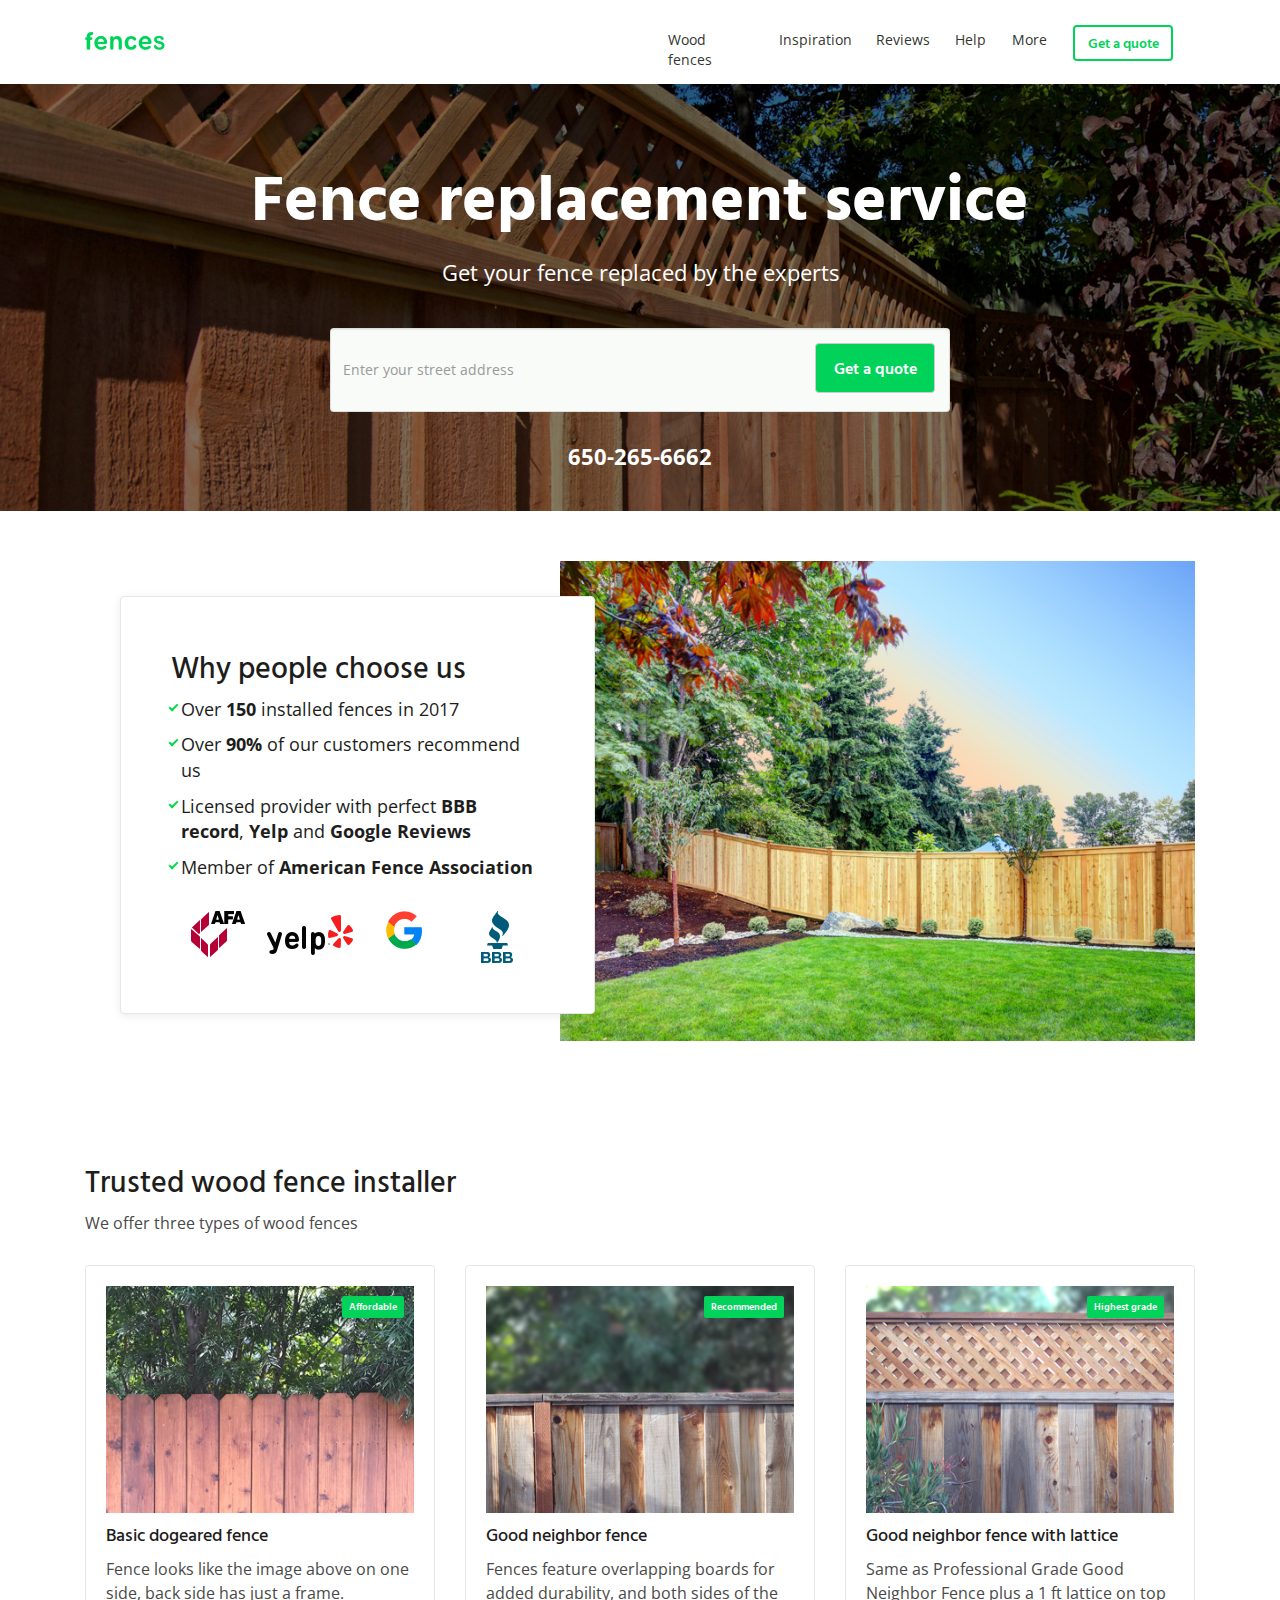
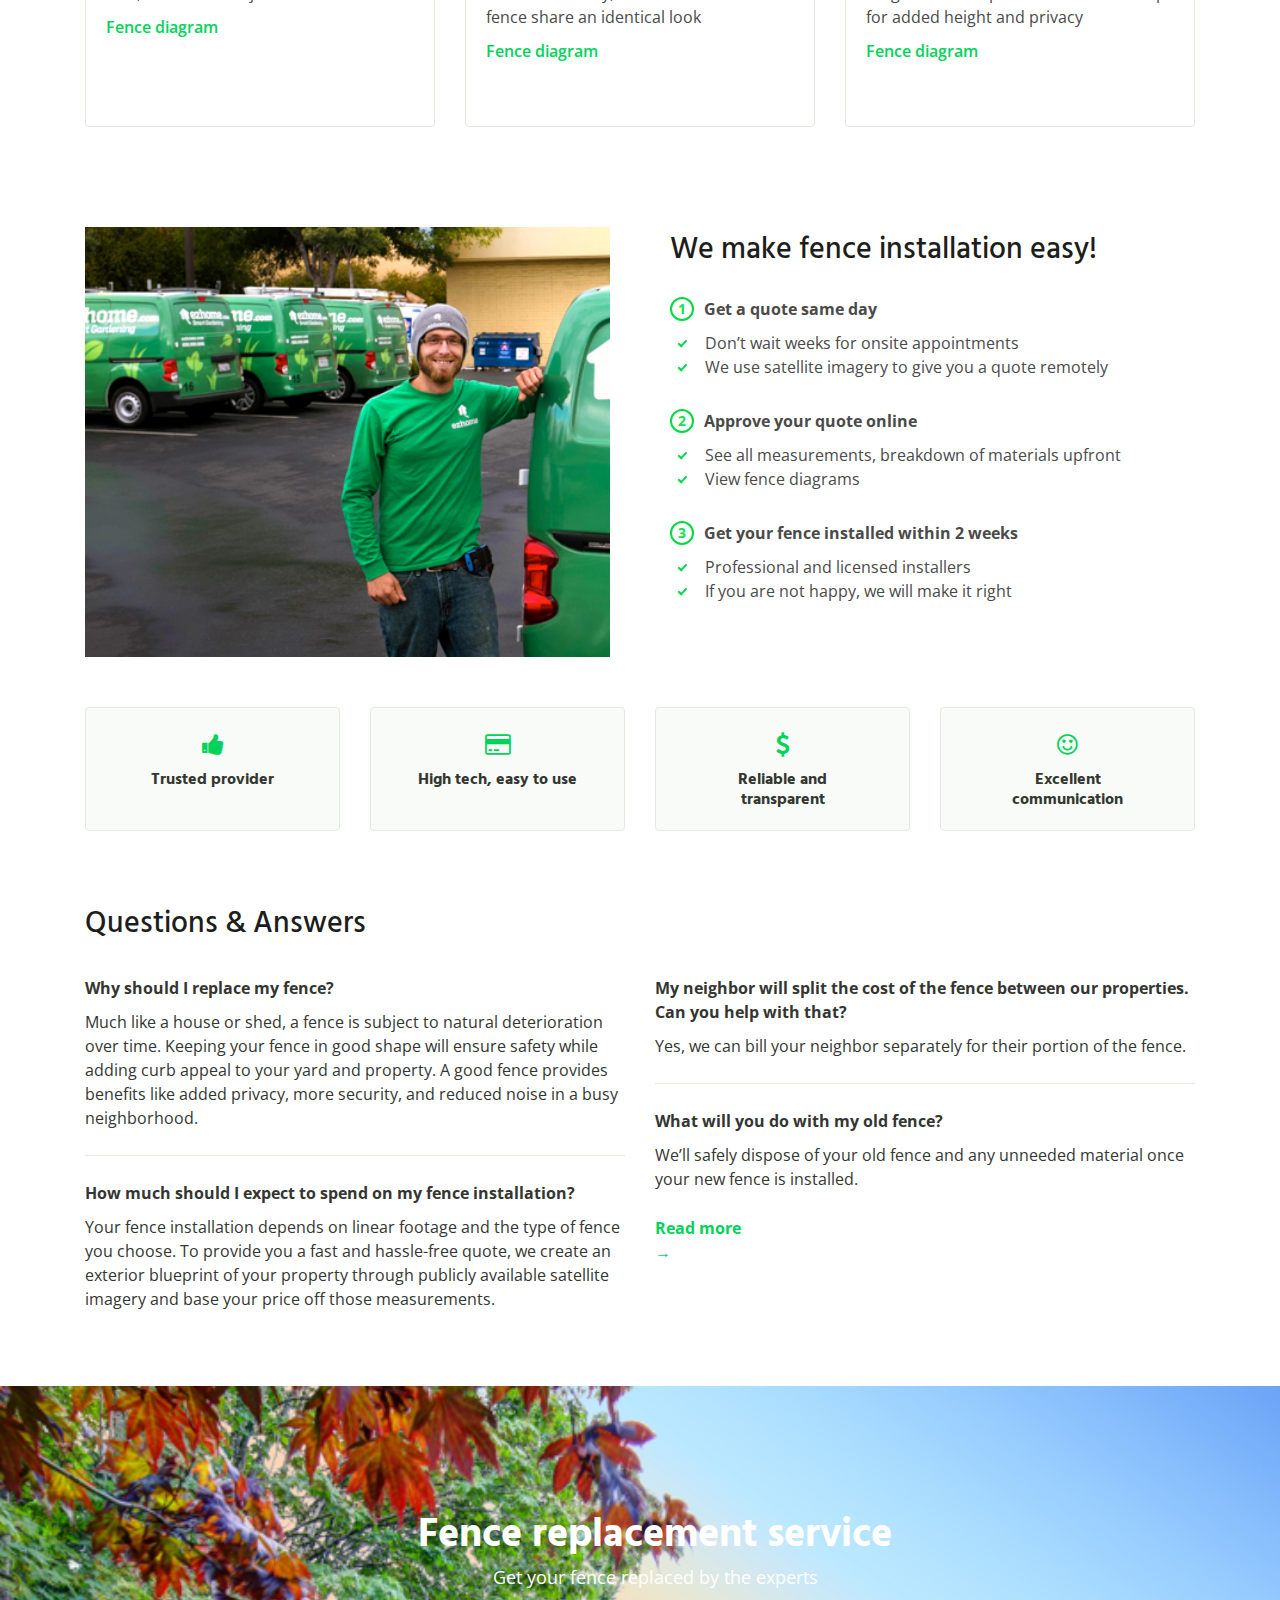
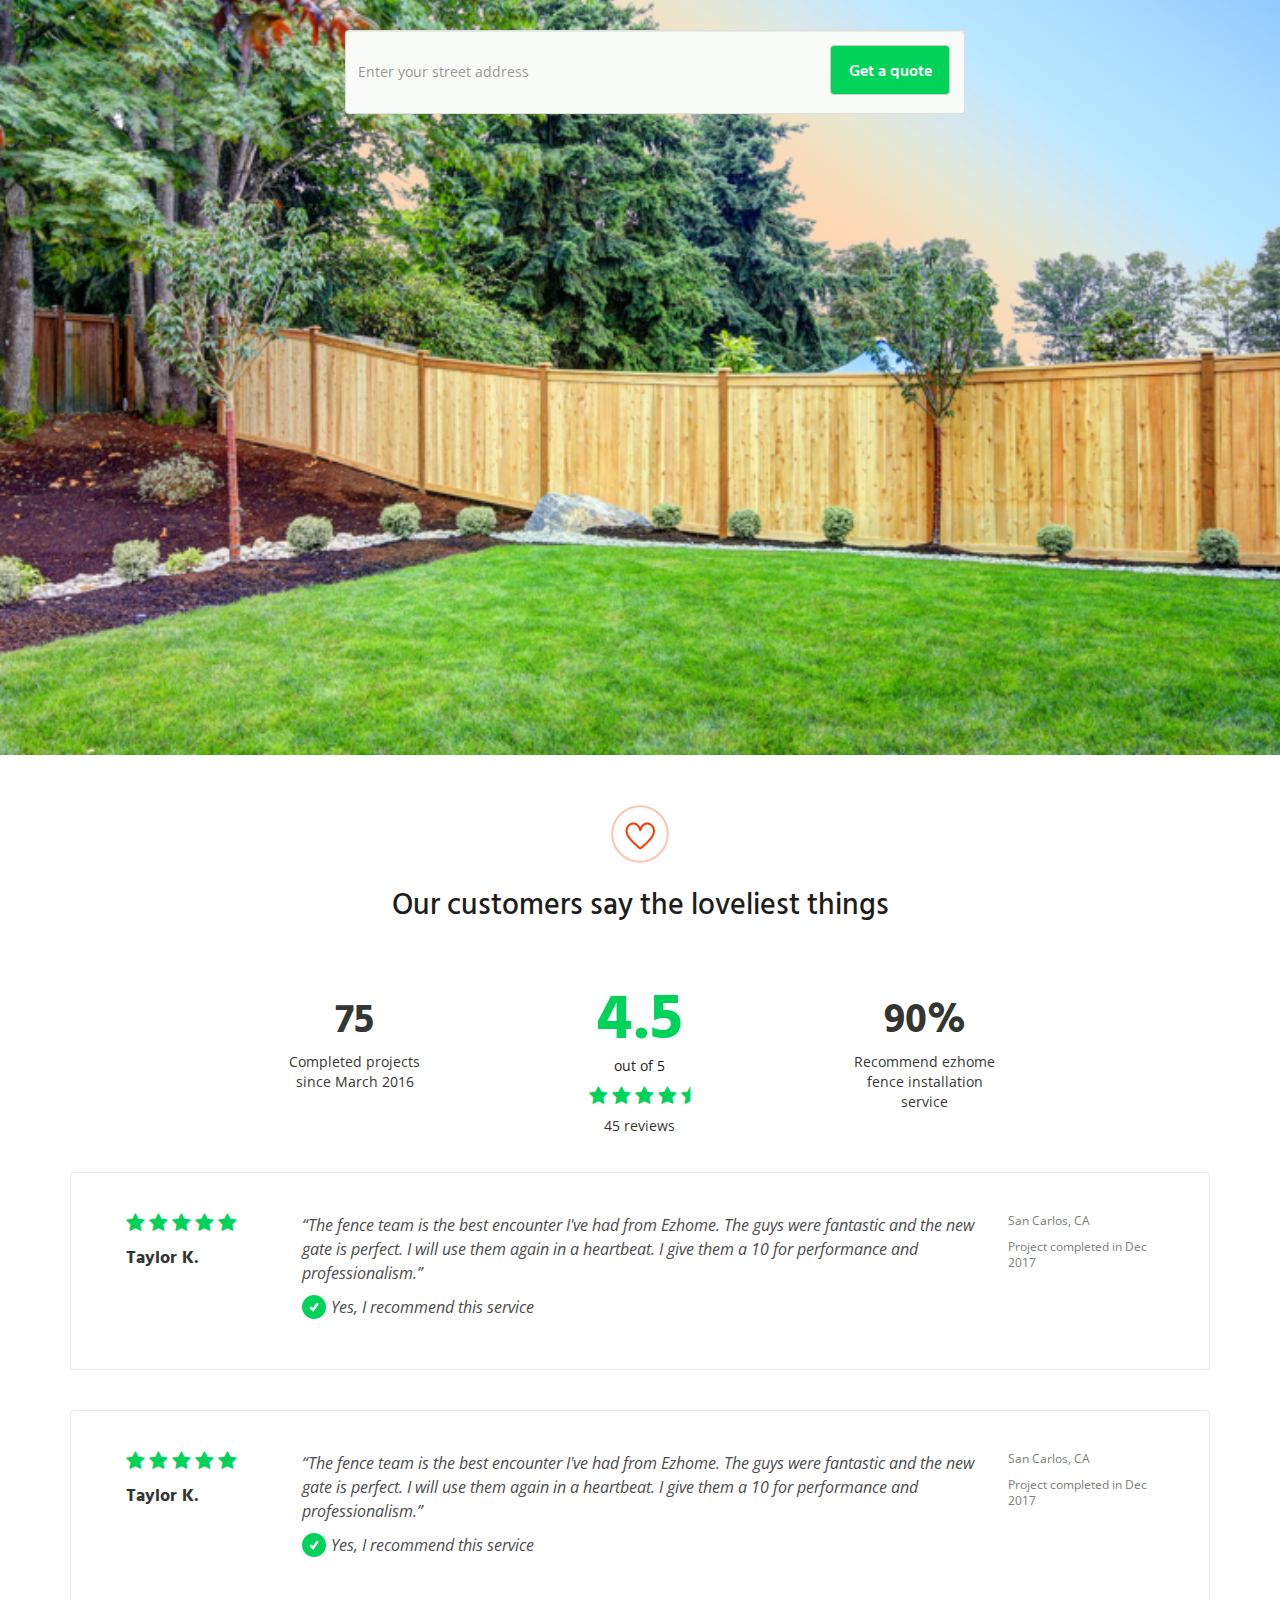
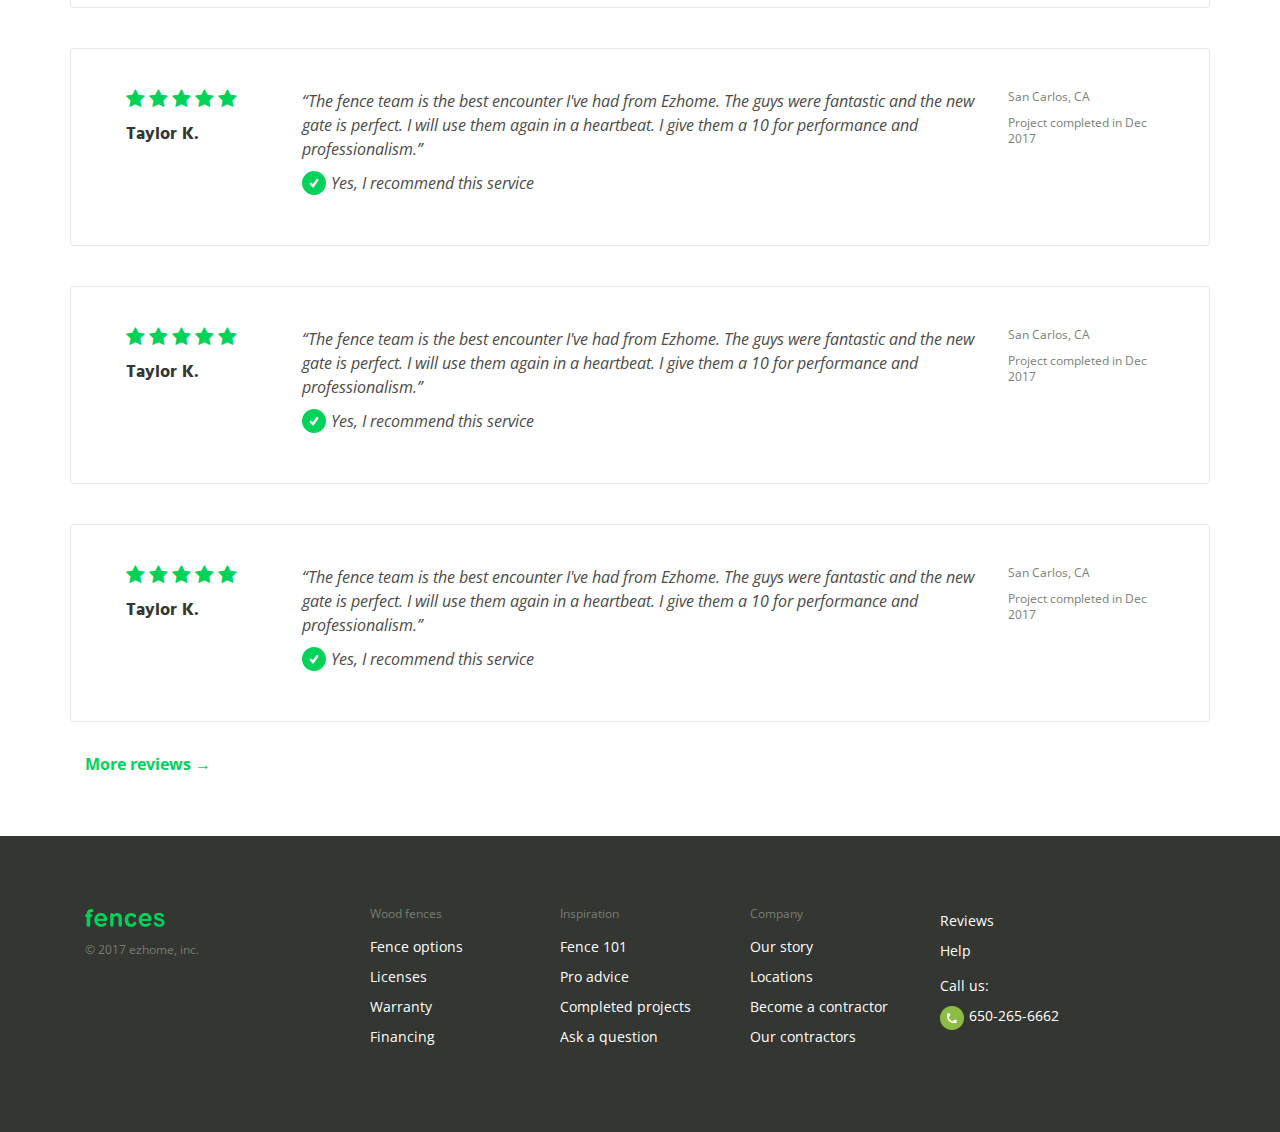
==== commit 9fdb5adc: "the 7 page responsive is complete" ====
--- a/index.html
+++ b/index.html
@@ -22,14 +22,21 @@
             <img src="img/fences-logo.png" srcset="img/fences-logo@2x.png 2x, img/fences-logo@3x.png 3x"
             class="fences_logo">
         </div>
-        <div class="col-sm-6 content">
-            <ul>
-                <li class="Wood-fences"><a href="#">Wood fences</a></li>
-                <li class="Inspiration"><a href="#">Inspiration</a></li>
-                <li class="Reviews"><a href="#">Reviews</a></li>
-                <li class="Help"><a href="#">Help</a></li>
-                <li class="More"><a href="#">More</a></li>
-                <li class="quote"><button class="btn btn-default">Get a quote</button></li>
+        <div class="navbar-header">
+            <button type="button" class="navbar-toggle collapsed" data-toggle="collapse" data-target="#bs-example-navbar-collapse-1">
+                <span class="sr-only"></span>
+                Menu
+                <span><i class="fa fa-angle-down"></i></span>
+            </button>
+        </div>
+        <div class="col-sm-6 content collapse navbar-collapse" id="bs-example-navbar-collapse-1">
+            <ul class="nav navbar-nav">
+                <li class="Wood-fences navigation-here active"><a href="#">Wood fences</a></li>
+                <li class="Inspiration navigation-here"><a href="#">Inspiration</a></li>
+                <li class="Reviews navigation-here"><a href="#">Reviews</a></li>
+                <li class="Help navigation-here"><a href="#">Help</a></li>
+                <li class="More navigation-here"><a href="#">More</a></li>
+                <li class="quote navigation-here"><button class="btn btn-default">Get a quote</button></li>
             </ul>
         </div>
     </div>
@@ -57,6 +64,12 @@
 </section>
 <section class="whyPeople">
     <div class="container">
+        <div class="col-sm-6 whyImage responsive">
+            <img src="img/img.png"
+            srcset="img/img@2x.png 2x,
+                    img/img@3x.png 3x"
+            class="img">
+        </div>
         <div class="col-sm-5 peopleContent">
             <div class="whyContent">
                 <h3>Why people choose us</h3>
@@ -102,7 +115,7 @@
                 </div>
             </div>
         </div>
-        <div class="col-sm-7 whyImage">
+        <div class="col-sm-7 whyImage desktop">
             <img src="img/img.png"
             srcset="img/img@2x.png 2x,
                     img/img@3x.png 3x"
--- a/css/style.css
+++ b/css/style.css
@@ -34,6 +34,30 @@
     color: #333631;
     font-size: 14px;
     text-decoration: none;
+    padding: 0;
+}
+header .navbar-header{
+    padding: 0 15px;
+}
+header .collapse.col-sm-12{
+    width: 100%;
+    padding: 0;
+}
+header .navbar-header button{
+    font-size: 16px;
+    font-weight: 600;
+    font-style: normal;
+    font-stretch: normal;
+    line-height: 1.5;
+    letter-spacing: normal;
+    text-align: center;
+    color: #525650;
+    margin-top: 0;
+    padding-top: 0;
+    padding-right: 0;
+    margin-right: 0;
+    margin-bottom: 0;
+    font-family: 'Hind Vadodara', sans-serif;
 }
 .Wood-fences {
     height: 20px;
@@ -230,6 +254,9 @@
     margin-left: 50px;
     z-index: 9999;
     margin-top: 35px;
+}
+.whyPeople .whyImage.responsive{
+    display: none;
 }
 .whyPeople .whyImage{
     margin-left: -50px;
@@ -1670,4 +1697,642 @@
 .licenseContentHere{
     margin-top: -150px;
     margin-bottom: 100px;
-}+}
+/* Pricing page styling */
+.pricingHeroImg{
+    height: 480px;
+    background-color: #f8fbf7;
+}
+.pricingHeroImg .pricingHeroContent{
+    padding: 40px 0;
+}
+.pricingHeroContent h1{
+    font-family: 'Hind Vadodara', sans-serif;
+    font-size: 65px;
+    font-weight: bold;
+    font-style: normal;
+    font-stretch: normal;
+    line-height: 1.29;
+    letter-spacing: normal;
+    text-align: left;
+    color: #525650;
+}
+.pricingHeroContent h4{
+    font-family:'Open Sans', sans-serif;
+    font-size: 22px;
+    font-weight: normal;
+    font-style: normal;
+    font-stretch: normal;
+    line-height: 1.36;
+    letter-spacing: normal;
+    text-align: left;
+    color: #a3a9a0;
+}
+section.pricingDescription .descriptionHere{
+    margin-top: -200px;
+    margin-bottom: 100px;
+}
+section.pricingDescription .descriptionImg img{
+    width: 100%;
+}
+section.pricingDescription .descriptionContent{
+    height: 626px;
+    border-radius: 4px;
+    background-color: #ffffff;
+    box-shadow: 0 2px 10px 0 rgba(0, 0, 0, 0.08);
+    border: solid 1px #e4e9e2;
+    padding: 30px;
+}
+section.pricingDescription .descriptionContent .singlePriDescription{
+    margin-bottom: 10px;
+    float: left;
+    width: 100%;
+}
+section.pricingDescription .descriptionContent .priIcon{
+    width: 20px;
+    margin-right: 15px;
+    float: left;
+}
+section.pricingDescription .descriptionContent .priDesc{
+    float: left;
+    width: 90%;
+}
+section.pricingDescription .descriptionContent .priDesc h4{
+    font-family: 'Open Sans', sans-serif;
+    font-size: 16px;
+    font-weight: bold;
+    font-style: normal;
+    font-stretch: normal;
+    line-height: 1.5;
+    letter-spacing: normal;
+    text-align: left;
+    color: #4a4a49;
+    margin-top: 0;
+}
+section.pricingDescription .descriptionContent .priDesc p{
+    font-family: 'Open Sans', sans-serif;
+    font-size: 16px;
+    font-weight: normal;
+    font-style: normal;
+    font-stretch: normal;
+    line-height: 1.5;
+    letter-spacing: normal;
+    text-align: left;
+    color: #4a4a49;
+}
+section.pricingDescription .descriptionContent .bottomImgs .singleImg img{
+    width: 100%;
+}
+section.pricingDescription .descriptionContent .bottomImgs .singleImg{
+    padding: 0 7px;
+}
+section.pricingDescription .descriptionBox{
+    margin-top: 50px;
+    margin-left: 80px;
+    z-index: 9999;
+}
+section.pricingDescription .descriptionImg{
+    margin-left: -80px;
+}
+
+/* completed project styling */
+section.completeProjects{
+    padding-bottom: 30px;
+}
+section.completeProjects .heading{
+    margin-bottom: 40px;
+}
+section.completeProjects .projectsHere{
+    padding-bottom: 20px;
+    border-bottom: 1px solid #e4e9e2;
+    margin-bottom: 20px;
+}
+section.completeProjects .heading h1{   
+    font-family: 'Hind Vadodara', sans-serif;
+    font-size: 65px;
+    font-weight: bold;
+    font-style: normal;
+    font-stretch: normal;
+    line-height: 1.29;
+    letter-spacing: normal;
+    text-align: left;
+    color: #525650;
+}
+section.completeProjects .projectRow{
+    margin-bottom: 35px;
+}
+section.completeProjects .projectRow .head{
+    margin-bottom: 10px;
+}
+section.completeProjects .projectRow .head p{
+    font-family: 'Open Sans', sans-serif;
+    font-size: 16px;
+    font-weight: bold;
+    font-style: normal;
+    font-stretch: normal;
+    line-height: 1.5;
+    letter-spacing: normal;
+    text-align: left;
+    color: #4a4a49;
+    margin-bottom: 0;
+}
+section.completeProjects .projectRow .head span{
+    font-family: 'Open Sans', sans-serif;
+    font-size: 12px;
+    font-weight: normal;
+    font-style: normal;
+    font-stretch: normal;
+    line-height: 1.33;
+    letter-spacing: normal;
+    text-align: left;
+    color: #787e75;
+}   
+section.completeProjects .projectRow .singleProjectImg{
+    height: 300px;
+    background-color: #e4e9e2;
+    position: relative;
+}
+section.completeProjects .projectRow .singleProjectImg .banner{ 
+    position: absolute;
+    top: 10px;
+    right: 10px;
+    width: 48px;
+    height: 18px;
+    border-radius: 2px;
+    background-color: #01d35a;
+    padding: 4px;
+}
+section.completeProjects .projectRow .singleProjectImg .banner p{
+    font-family: 'Hind Vadodara', sans-serif;
+    font-size: 10px;
+    font-weight: 600;
+    font-style: normal;
+    font-stretch: normal;
+    line-height: 1.2;
+    letter-spacing: normal;
+    text-align: center;
+    color: #ffffff;
+    margin-bottom: 0;
+}
+
+section.completeProjects .showButton{
+    text-align: center;
+    margin-top: 15px;
+    margin-bottom: 40px;
+}
+section.completeProjects .showButton .btn{
+    border-radius: 5px;
+    border: solid 2px #bfc4bd;
+    font-family: 'Hind Vadodara', sans-serif;
+    font-size: 16px;
+    font-weight: 500;
+    font-style: normal;
+    font-stretch: normal;
+    line-height: normal;
+    letter-spacing: normal;
+    text-align: center;
+    color: #4e4e4e;
+    width: 220px;
+    height: 60px;
+}
+/* single advice page styling */
+section.singleAdvice .singleAdviceContent{
+    width: 60%;
+    margin: auto;
+}
+section.singleAdvice .heading{
+    margin-bottom: 20px;
+}
+section.singleAdvice .singleAdviceContent .heading p{
+    opacity: 0.3;
+    font-family: 'Open Sans', sans-serif;
+    font-size: 16px;
+    font-weight: normal;
+    font-style: normal;
+    font-stretch: normal;
+    line-height: 1.5;
+    letter-spacing: normal;
+    text-align: left;
+    color: #4a4a49;
+}
+section.singleAdvice .heading span.highlight{
+    font-family: 'Open Sans', sans-serif;
+    font-size: 16px;
+    font-weight: 600;
+    font-style: normal;
+    font-stretch: normal;
+    line-height: 1.5;
+    letter-spacing: normal;
+    text-align: left;
+    color: #01d35a;
+    opacity: 1;
+}
+section.singleAdvice .heading h1{
+    font-family: 'Hind Vadodara', sans-serif;
+    font-size: 40px;
+    font-weight: bold;
+    font-style: normal;
+    font-stretch: normal;
+    line-height: 1.25;
+    letter-spacing: normal;
+    text-align: left;
+    color: #333631;
+}
+section.singleAdvice .heading span{
+    font-family: 'Open Sans', sans-serif;
+    font-size: 12px;
+    font-weight: normal;
+    font-style: normal;
+    font-stretch: normal;
+    line-height: 1.33;
+    letter-spacing: normal;
+    text-align: left;
+    color: #787e75;
+}
+section.singleAdvice .singleAdviceContent .singleAdviceImg{
+    width: 100%;
+    height: 370px;
+    background-color: #e4e9e2;
+    margin-bottom: 20px;
+}
+section.singleAdvice .singleAdviceContent h3{
+    font-family: 'Hind Vadodara', sans-serif;
+    font-size: 30px;
+    font-weight: bold;
+    font-style: normal;
+    font-stretch: normal;
+    line-height: 1.33;
+    letter-spacing: normal;
+    text-align: left;
+    color: #333631;
+}
+section.singleAdvice .singleAdviceContent p{
+    font-family: 'Open Sans', sans-serif;
+    font-size: 16px;
+    font-weight: normal;
+    font-style: normal;
+    font-stretch: normal;
+    line-height: 1.5;
+    letter-spacing: normal;
+    text-align: left;
+    color: #4a4a49;
+}
+section.singleAdvice .singleAdviceContent .singleAdviceDes{
+    padding-bottom: 25px;
+    border-bottom: 1px solid #e4e9e2;
+}
+section.singleAdvice .singleAdviceContent .singleAdviceDes .highlight{
+    color: #01d35a;
+}
+section.singleAdvice .singleAdviceContent .singleAdviceDes .italic{
+    font-style: italic;
+}
+section.singleAdvice .singleAdviceContent .bottomBtns{
+    margin-top: 20px;
+    margin-bottom: 50px;
+}
+section.singleAdvice .singleAdviceContent .bottomBtns .cube{
+    width: 95px;
+    height: 24px;
+    border-radius: 4px;
+    border: solid 2px #bfc4bd;
+}
+section.singleAdvice .singleAdviceContent .bottomBtns .garden{
+    width: 95px;
+    height: 24px;
+    border-radius: 4px;
+    border: solid 2px #bfc4bd;
+}
+section.singleAdvice .singleAdviceContent .bottomBtns .btn{
+    font-family: 'Hind Vadodara', sans-serif;
+    font-size: 12px;
+    font-weight: 600;
+    font-style: normal;
+    font-stretch: normal;
+    line-height: 1.33;
+    letter-spacing: normal;
+    text-align: center;
+    color: #787e75;
+    padding: 0;
+}
+section.singleAdvice .singleAdviceContent .bottomBtns .rightBtns .btn{
+    width: 95px;
+    height: 24px;
+    border-radius: 4px;
+    border: solid 2px #bfc4bd;
+}
+section.compareHero .reviewImg .reviewContent .reviewContentHere{
+    width: 60%;
+}
+
+/* compare page styling */
+section.compareContent{
+    padding: 30px 0; 
+}
+.compareContent .compareContentHere{
+    padding: 30px;
+    border: 1px solid;
+    border-radius: 4px;
+    background-color: #ffffff;
+    border: solid 1px #e4e9e2;
+}
+.compareContent .compareContentHere img{
+    width: 100%;
+}
+.compareContent .compareContentHere .lightGrey{
+    background-color: #f8fbf7;
+}
+.compareContent .compareContentHere .singleRow{
+    margin-bottom: 10px;
+}
+.compareContent .compareContentHere .singleRow .head p{
+    font-family: 'Open Sans', sans-serif;
+    font-size: 14px;
+    font-weight: normal;
+    font-style: normal;
+    font-stretch: normal;
+    line-height: 1.43;
+    letter-spacing: normal;
+    text-align: right;
+    color: #787e75;
+    padding: 10px 15px;
+    margin-bottom: 0;
+}
+.compareContent .compareContentHere .singleRow p{
+    font-family: 'Open Sans', sans-serif;
+    font-size: 16px;
+    font-weight: normal;
+    font-style: normal;
+    font-stretch: normal;
+    line-height: 1.5;
+    letter-spacing: normal;
+    text-align: left;
+    color: #4a4a49;
+    margin-bottom: 0;
+    padding: 7px;
+}
+.compareContent .compareContentHere .singleRow .fa{
+    color: #01d35a;
+    font-size: 18px;
+    padding: 10px 2px;
+}
+.compareContent .compareContentHere .singleRow.tableHead h4{
+    font-family: 'Open Sans', sans-serif;
+    font-size: 16px;
+    font-weight: bold;
+    font-style: normal;
+    font-stretch: normal;
+    line-height: 1.5;
+    letter-spacing: normal;
+    text-align: left;
+    color: #4a4a49;
+}
+
+@media (min-width:320px) and (max-width:567px) {
+    header .logo-here, header .navbar-header{
+        float: left;
+        width: 50%;
+    }
+    header .container{
+        padding: 0;
+    }    
+    header .container .navbar-header{
+        margin-left: 0;
+        margin-right: 0;
+    }
+    header .container .content{
+        width: 100%;
+        margin-left: 0;
+        margin-right: 0;
+        background: rgb(255, 255, 255);
+        z-index: 9999;
+    }
+    header .content ul{
+        margin: 15px 0;
+    }
+    header .content ul li{
+        margin-bottom: 10px;
+    }
+    header .content ul li, header .content ul li a{
+        width: 100%;
+        text-align: center;
+    }
+    .heroContent{
+        width: 100%;
+    }
+    .heroContent .contentHere{
+        width: 100%;
+    }
+    .heroContent .contentHere h1{
+        font-size: 40px;
+        text-align: left;
+    }
+    .heroContent .contentHere{
+        text-align: left;
+    }
+    .heroContent .contentHere h3{
+        font-size: 18px;
+        text-align: left;
+    }
+    .heroContent .contentHere .form-group{
+        width: 100%;
+    }
+    .heroContent .contentHere input{
+        padding: 15px;
+        height: 48px;
+    }
+    .heroContent .contentHere .form-group .btn{
+        position: relative;
+        margin-top: 20px;
+        width: 100%;
+        height: 48px;
+        right: 0;
+        top: 0;
+    }
+    .heroContent .contentHere .phone{
+        text-align: left;
+    }
+    .whyPeople .whyImage.desktop{
+        display: none;
+    }
+    .whyPeople .whyImage.responsive{
+        display: block;
+        margin-left: 0;
+        padding: 0;
+    }
+    .whyPeople .peopleContent{
+        margin: 0;
+        width: 90%;
+        padding: 20px;
+        margin: auto;
+        margin-top: -25px;
+        height: 420px;
+    }
+    .whyPeople .container{
+        padding: 0;
+    }
+    .trustedWood{
+        padding: 20px 0;
+    }
+    .trustedWood .mainHeading h3{
+        font-size: 22px;
+    }
+    .trustedWood .mainHeading p{
+        font-size: 14px;
+    }
+    .trustedWood .singleBox{
+        margin-bottom: 15px;
+    }
+    .fenceInstallation .container{
+        padding: 0;
+    }
+    .fenceImg{
+        padding: 0;
+    }
+    .fenceContent{
+        padding: 15px;
+    }
+    .fenceInstallation .fenceContent .singleContent .singleDes p{
+        float: left;
+        width: 85%;
+    }
+    .fenceInstallation .fenceContent .singleContent .head h4{
+        float:left;
+        width: 85%;
+        margin-top: 0;
+    }
+    .fenceInstallation .fenceContent .singleContent{
+        float: left;
+        width: 100%;
+    }
+    .fenceInstallation .fenceContent h3{
+        font-size: 22px;
+    }
+    section.banner .singleBanner{
+        margin-bottom: 15px;
+    }
+    section.fenceService .mainImg .fenceContent .fenceContentHere{
+        width: 100%;
+        padding: 30px 0;
+    }
+    section.fenceService .mainImg .fenceContent .fenceContentHere h3{
+        font-size: 30px;
+    }
+    section.fenceService .mainImg .fenceContent .fenceContentHere p{
+        font-size: 16px;
+    }
+    section.fenceService .mainImg .fenceContent .fenceContentHere .form-group{
+        width: 100%;
+    }
+    section.fenceService .mainImg .fenceContent .fenceContentHere .form-group input{
+        padding: 15px;
+        height: 48px;
+    }
+    section.fenceService .mainImg .fenceContent .fenceContentHere .form-group .btn{
+        position: relative;
+        margin-top: 20px;
+        width: 100%;
+        height: 48px;
+        right: 0;
+        top: 0;
+    }
+    .reviewsHero .reviewImg .reviewContent{
+        top: 30%;
+    }
+    .reviewsHero .reviewImg .reviewContent .reviewContentHere{
+        width: 100%;
+    }
+    .reviewsHero .reviewImg .reviewContent h1{
+        font-size: 40px;
+    }
+    .reviewsHero .reviewImg .reviewContent h4{
+        font-size: 18px;
+    }
+    .customPagination .description{
+        width: 55%;
+    }
+    .customPagination{
+        width: 100%;
+    }
+    section.singleAdvice .singleAdviceContent{
+        width: 100%;
+    }
+    section.singleAdvice .container{
+        padding: 0;
+    }
+    section.singleAdvice .heading h1, section.singleAdvice .singleAdviceContent h3{
+        font-size: 22px;
+    }
+    .bottomBtns .leftBtns{
+        margin-bottom: 10px;
+    }
+    section.singleAdvice .singleAdviceContent .singleAdviceDes .highlight{
+        font-size: 11px;
+    }
+    section.completeProjects .heading h1{
+        font-size:40px;
+    }
+    section.completeProjects .projectRow .singleProjectImg{
+        margin-bottom: 15px;
+    }
+    section.pro-hero .pro-hero-img .pro-content{
+        padding: 15px;
+        top: 15%;
+    }
+    section.pro-hero .pro-hero-img .pro-content .pro-contentHere{
+        width:100%;
+    }
+    section.pro-hero .pro-hero-img .pro-content h1{
+        font-size: 40px;
+    }
+    section.pro-hero .pro-hero-img .pro-content p{
+        font-size: 18px;
+    }
+    .subscribe .subscribeContent{
+        width: 100%;
+        float: left;
+    }
+    .subscribe .subscribeContent .form-group{
+        width: 100%;
+    }
+    .subscribe .subscribeContent .form-group input{
+        width: 100%;
+        margin-bottom: 15px;
+    }
+    .subscribe{
+        height: auto;
+    }
+    .subscribe .subscribeContent .btn{
+        width: 100%;
+    }
+    section.blog .blogHere{
+        width: 100%;
+    }
+    .fenceInstall .heading h1{
+        font-size: 40px;
+    }
+    .fenceInstall .heading p{
+        font-size: 18px;
+        margin-bottom: 20px;
+        width: 100%;
+        height: auto;
+    }
+    .fenceInstall .singleContractor{
+        margin-bottom: 20px;
+    }
+    section.interested .interestedHere .interestedContent{
+        width: 100%;
+    }
+    section.askQuestion .askQuestionContent, .askQuestionContent .askForm{
+        padding: 0;
+    }
+    .askQuestionContent .askFormHere{
+        padding: 15px;
+    }
+    section.askQuestion{
+        margin-bottom: 250px;
+    }
+    .askQuestionContent .askForm{
+        margin: 0;
+    }
+}
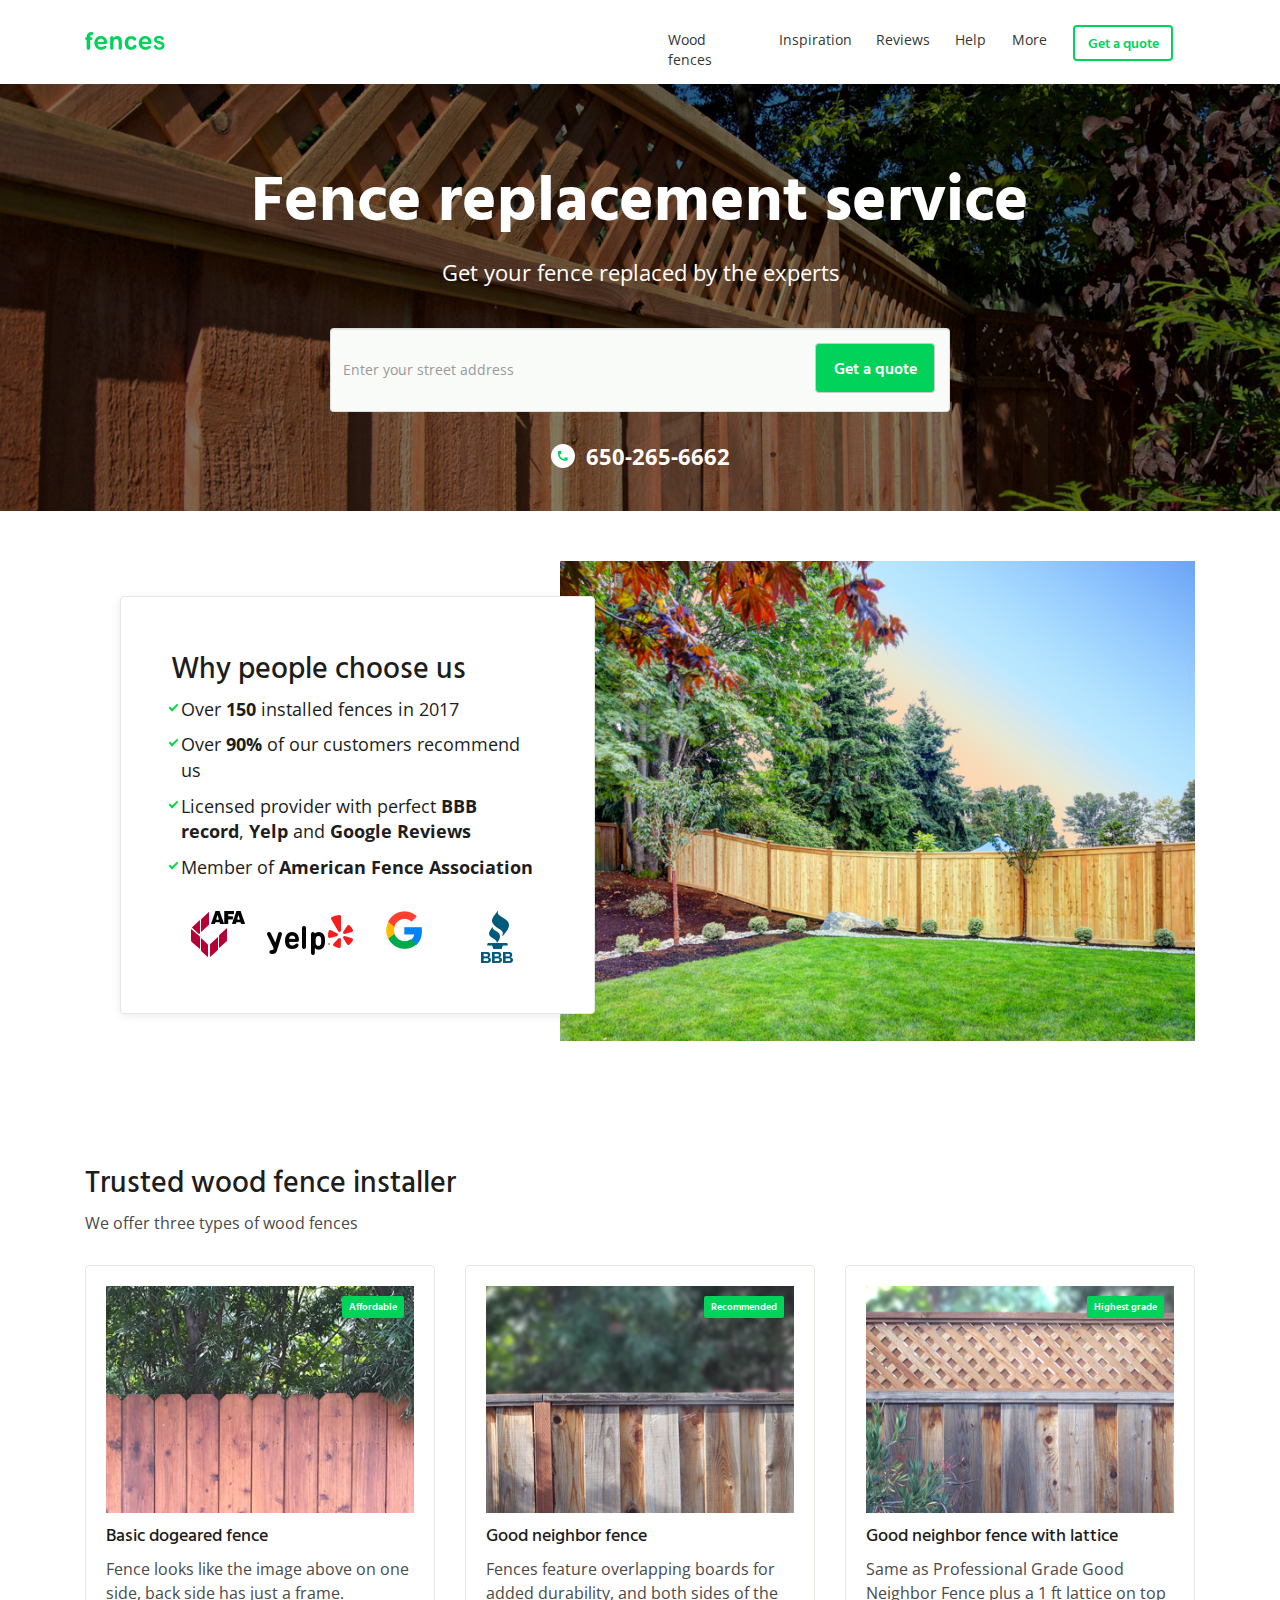
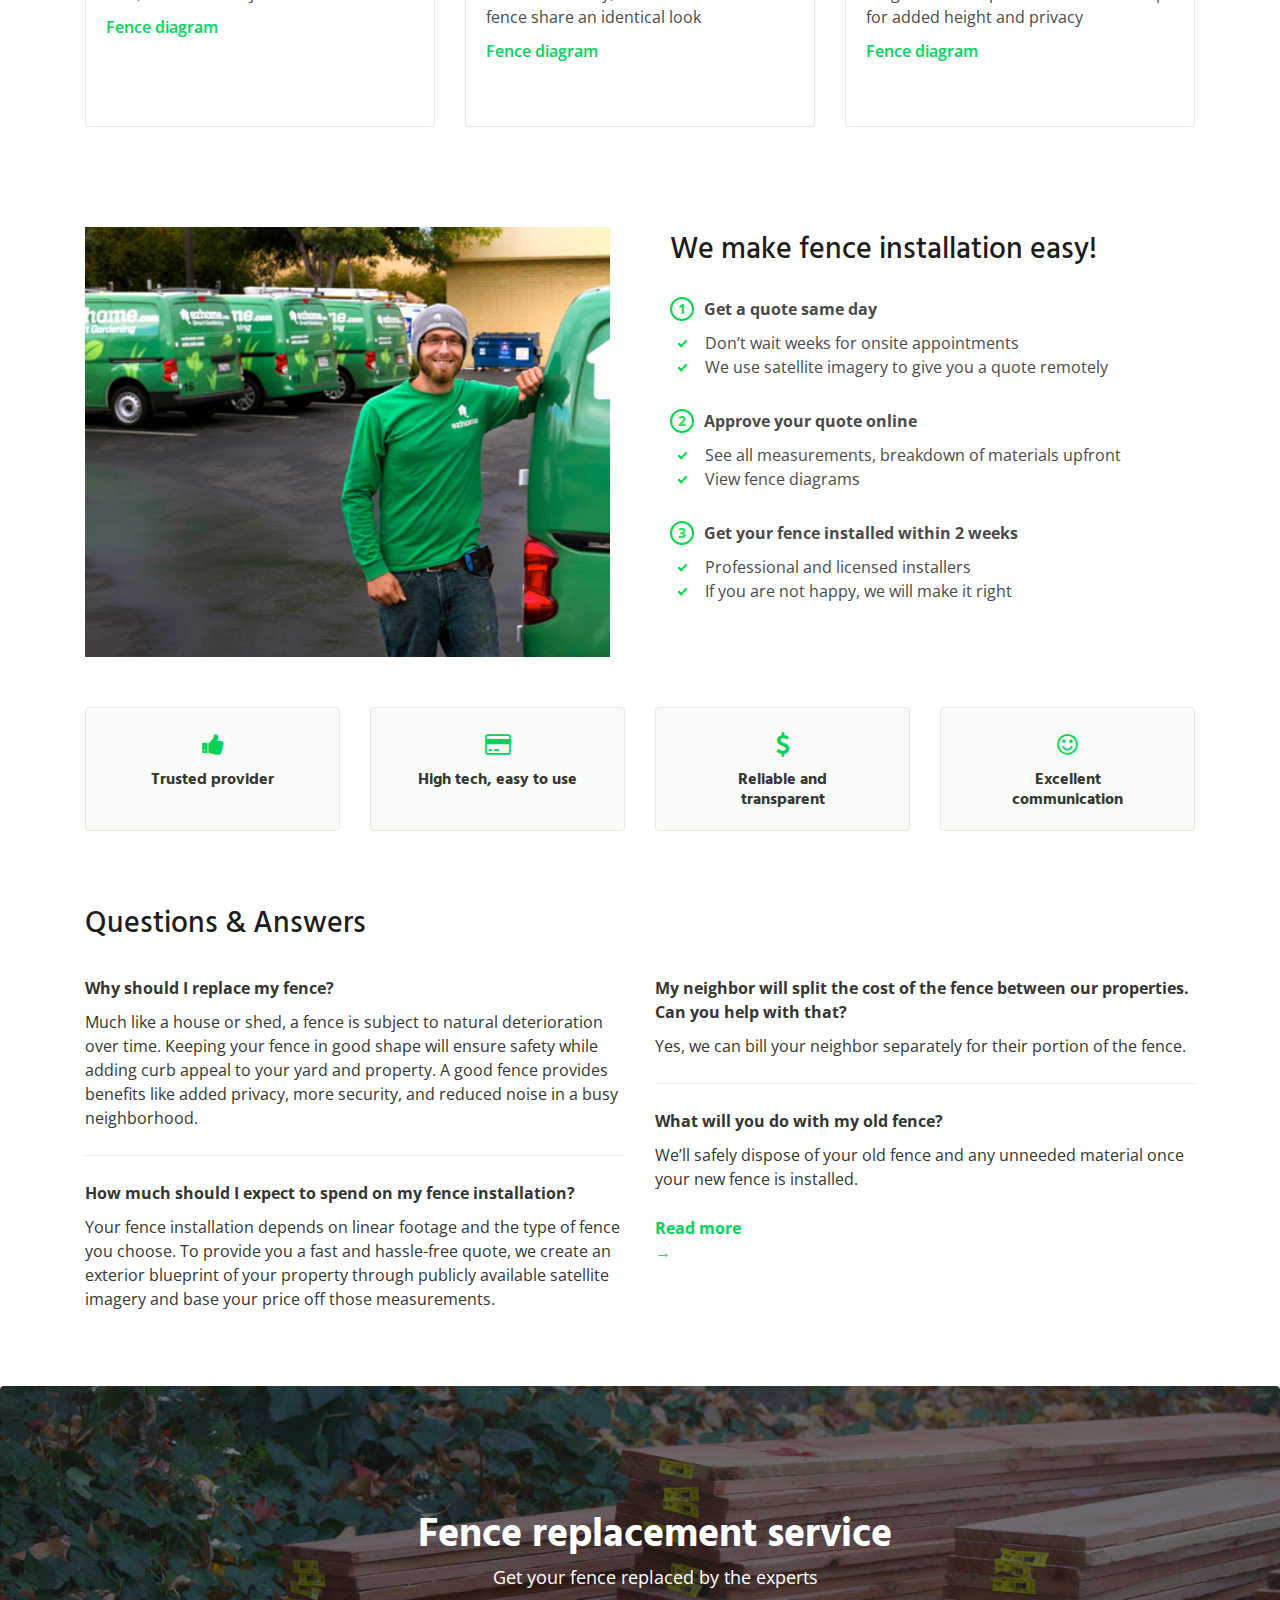
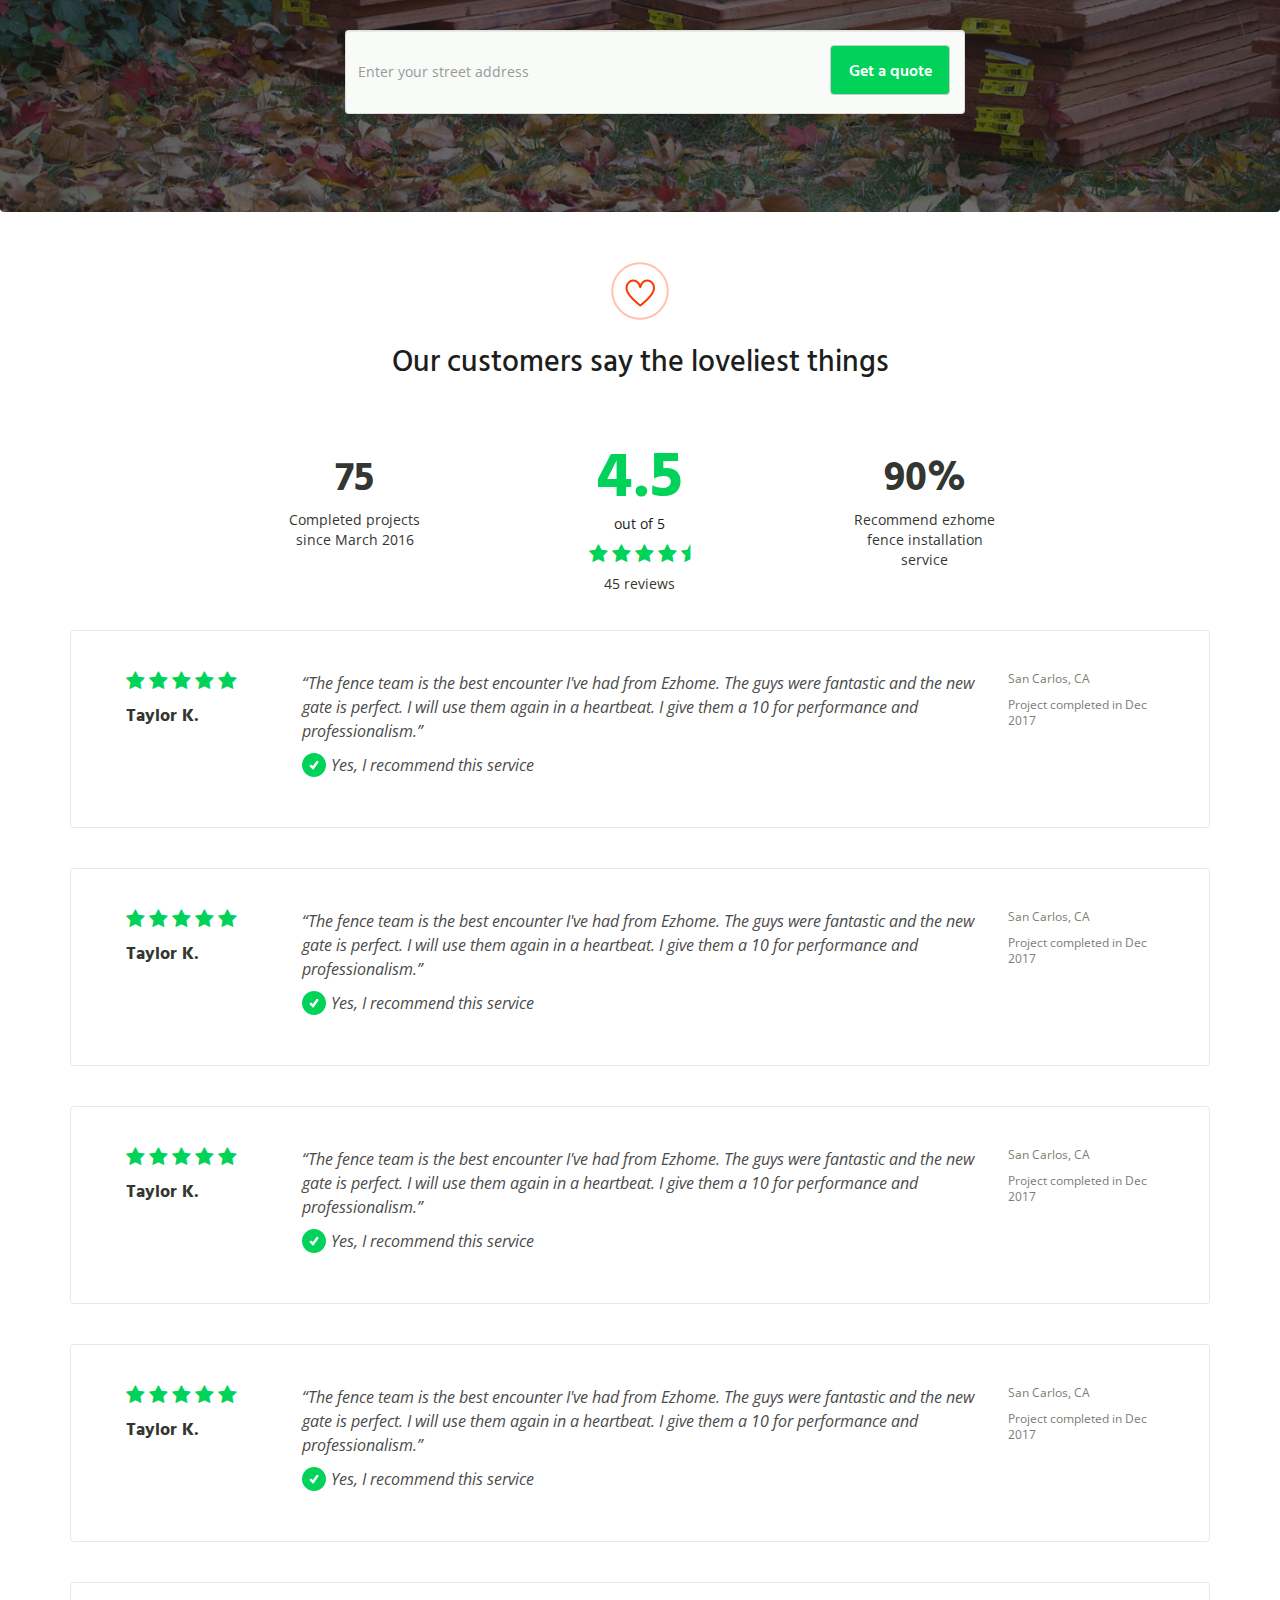
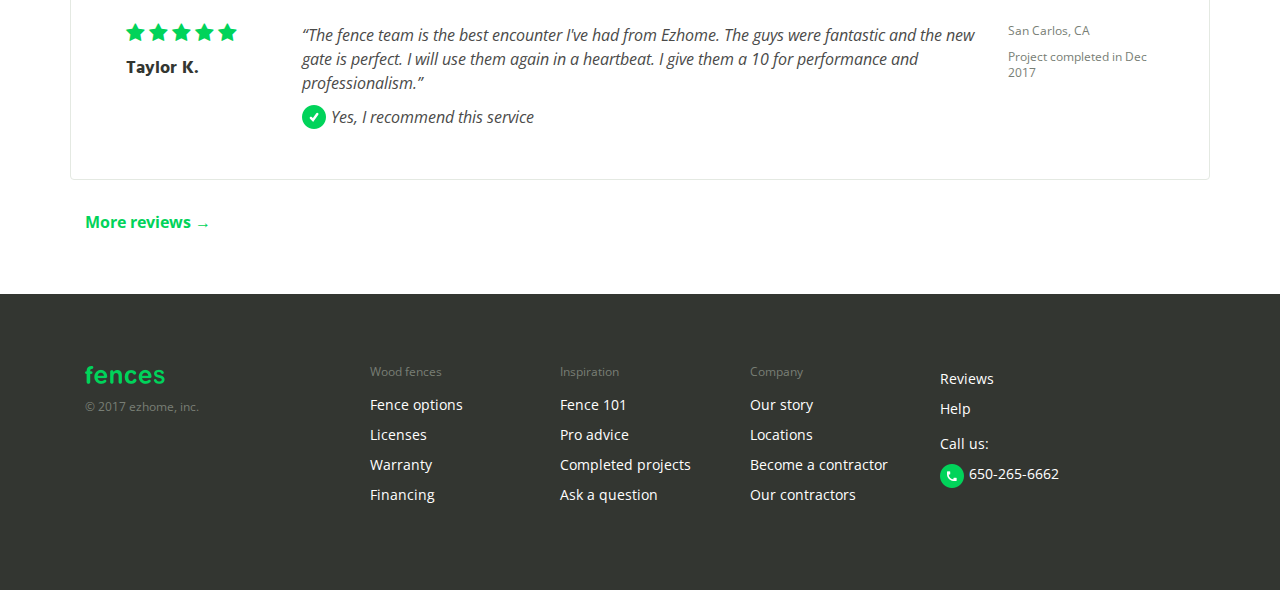
==== commit 471d0231: "responsive complete" ====
--- a/index.html
+++ b/index.html
@@ -29,13 +29,72 @@
                 <span><i class="fa fa-angle-down"></i></span>
             </button>
         </div>
-        <div class="col-sm-6 content collapse navbar-collapse" id="bs-example-navbar-collapse-1">
+        <div class="col-sm-6 content desktop">
             <ul class="nav navbar-nav">
                 <li class="Wood-fences navigation-here active"><a href="#">Wood fences</a></li>
                 <li class="Inspiration navigation-here"><a href="#">Inspiration</a></li>
                 <li class="Reviews navigation-here"><a href="#">Reviews</a></li>
                 <li class="Help navigation-here"><a href="#">Help</a></li>
                 <li class="More navigation-here"><a href="#">More</a></li>
+                <li class="quote navigation-here"><button class="btn btn-default">Get a quote</button></li>
+            </ul>
+        </div>
+        <div class="col-sm-6 content collapse navbar-collapse responsive" id="bs-example-navbar-collapse-1">
+            <ul class="nav navbar-nav">
+                <li class="Wood-fences navigation-here active">
+                    <a href="#">Wood fences</a>
+                    <div class="icon">
+                        <i class="fa fa-plus" type="button" data-toggle="collapse" data-target="#wood"></i>
+                    </div>
+                    <div class="collapse sub-menu" id="wood">
+                        <ul>
+                            <li href="#">Fence option</li>
+                            <li href="#">Pricing</li>
+                            <li href="#">Licenses</li>
+                            <li href="#">Warranty</li>
+                            <li href="#">Financing</li>
+                            <li href="#">Why us?</li>
+                        </ul>
+                    </div>
+                </li>
+                <li class="Inspiration navigation-here">
+                    <a href="#">Inspiration</a>
+                    <div class="icon">
+                        <i class="fa fa-plus" type="button" data-toggle="collapse" data-target="#insp"></i>
+                    </div>
+                    <div class="collapse sub-menu" id="insp">
+                        <ul>
+                            <li href="#">Fence option</li>
+                            <li href="#">Pricing</li>
+                            <li href="#">Licenses</li>
+                            <li href="#">Warranty</li>
+                            <li href="#">Financing</li>
+                            <li href="#">Why us?</li>
+                        </ul>
+                    </div>
+                </li>
+                <li class="Reviews navigation-here">
+                    <a href="#">Reviews</a>
+                </li>
+                <li class="Help navigation-here">
+                    <a href="#">Help</a>
+                </li>
+                <li class="More navigation-here">
+                    <a href="#">More</a>
+                    <div class="icon">
+                        <i class="fa fa-plus" type="button" data-toggle="collapse" data-target="#more"></i>
+                    </div>
+                    <div class="collapse sub-menu" id="more">
+                        <ul>
+                            <li href="#">Fence option</li>
+                            <li href="#">Pricing</li>
+                            <li href="#">Licenses</li>
+                            <li href="#">Warranty</li>
+                            <li href="#">Financing</li>
+                            <li href="#">Why us?</li>
+                        </ul>
+                    </div>
+                </li>
                 <li class="quote navigation-here"><button class="btn btn-default">Get a quote</button></li>
             </ul>
         </div>
@@ -55,7 +114,12 @@
                         <button class="btn btn-default quote">Get a quote</button>
                     </div>
                     <div class="phone">
-                        <p>650-265-6662</p>
+                        <p>
+                            <img src="img/white.png"
+                            srcset="img/white@2x.png 2x,
+                                    img/white@3x.png 3x"
+                            class="white">
+                        650-265-6662</p>
                     </div>
                 </div>
             </div>
--- a/css/style.css
+++ b/css/style.css
@@ -20,6 +20,9 @@
     height: 18px;
     object-fit: contain;
 }
+header .content.responsive{
+    display: none!important;
+}
 header .content ul{
     float: left;
     width: 100%;
@@ -230,6 +233,11 @@
 .heroContent .contentHere .phone{
     text-align: center;
     margin-top: 30px;
+}
+.heroContent .contentHere .phone p img{
+    width: 24px;
+    margin-top: -5px;
+    margin-right: 5px;
 }
 .heroContent .contentHere .phone p{
     font-size: 22px;
@@ -1062,6 +1070,9 @@
     text-align: left;
     color: #a3a9a0;
 }
+section.availableCities .citiesImg.responsive{
+    display: none;
+}
 section.availableCities .citiesImg img{
     width: 100%;
 }
@@ -1731,6 +1742,9 @@
 section.pricingDescription .descriptionHere{
     margin-top: -200px;
     margin-bottom: 100px;
+}
+section.pricingDescription .descriptionImg.resposive{
+    display: none;
 }
 section.pricingDescription .descriptionImg img{
     width: 100%;
@@ -2036,6 +2050,9 @@
     background-color: #ffffff;
     border: solid 1px #e4e9e2;
 }
+.compareContent .compareContentHere .responsiveCompareContent{
+    display: none;
+}
 .compareContent .compareContentHere img{
     width: 100%;
 }
@@ -2106,6 +2123,12 @@
         margin-right: 0;
         background: rgb(255, 255, 255);
         z-index: 9999;
+    }
+    header .content.desktop{
+        display: none;
+    }
+    header .content.responsive.in{
+        display: block;
     }
     header .content ul{
         margin: 15px 0;
@@ -2335,4 +2358,216 @@
     .askQuestionContent .askForm{
         margin: 0;
     }
-}
+    .reviewsHero.compareHero .reviewImg .reviewContent{
+        top: 15%;
+    }
+    section.compareHero .reviewImg .reviewContent .reviewContentHere{
+        width: 90%;
+    }
+    section.pricingDescription .descriptionImg.desktop{
+        display: none;
+    }
+    section.pricingDescription .descriptionImg.resposive{
+        display: block;
+    }
+    .pricingHeroContent h4{
+        font-size: 18px;
+    }
+    .pricingHeroContent h1{
+        font-size: 40px;
+    }
+    .pricingHeroImg{
+        height: 240px;
+    }
+    section.pricingDescription .descriptionHere{
+        margin: 0;
+    }
+    section.pricingDescription .descriptionImg{
+        margin: 0;
+        padding: 0;
+    }
+    section.pricingDescription .descriptionBox{
+        margin: 0;
+        margin-top: -40px;
+    }
+    section.pricingDescription .descriptionContent{
+        height: auto;
+        float: left;
+        width: 100%;
+        margin-bottom: 40px;
+    }
+    section.pricingDescription .descriptionContent .priDesc{
+        width: 85%;
+    }
+    section.pricingDescription .descriptionContent .bottomImgs {
+        float: left;
+        width: 100%;
+    }
+    section.pricingDescription .descriptionContent .bottomImgs .singleImg{
+        float: left;
+        width: 50%;
+        margin-bottom: 15px;
+    }
+    section.availableCities .citiesImg.desktop{
+        display:none;
+    }
+    section.availableCities .citiesImg.responsive{
+        display:block;
+        padding: 0;
+        margin: 0;
+    }
+    section.availableCities .heading h1{
+        font-size: 40px;
+    }
+    section.availableCities .heading p{
+        font-size: 18px;
+    }
+    section.availableCities .container{
+        padding: 0;
+    }
+    section.availableCities .heading{
+        padding: 0 30px;
+    }
+    section.availableCities .citiesContent{
+        margin-left: 0;
+        width: 90%;
+        margin: auto;
+        margin-top: -40px;
+        height: auto;
+    }
+    .helpHero .helpImg .helpText{
+        top: 20%;
+    }
+    .helpHero .helpImg .helpText .helpContentHere{
+        width: 80%;
+    }
+    .helpHero .helpImg .helpText .helpContentHere h1{
+        font-size: 40px;
+    }
+    section.general .generalContent{
+        width: 85%;
+    }
+    section.general .generalContent .singleContent .singleIcon{
+        width: 10%;
+    }
+    section.general .generalContent .singleContent .singleDescription{
+        width: 90%;
+    }
+    section.general{
+        padding: 20px 0;
+    }
+    .licenseHeroContentHere{
+        width: 100%;
+        margin-top: 10px;
+    }
+    .licenseHeroContentHere h1{
+        font-size: 40px;
+        margin-bottom: 0;
+    }
+    .licenseHeroContentHere p{
+        font-size: 18px;
+    }
+    .licenseContentHere{
+        margin: 30px 0;
+    }
+    .licenseContentHere .img img{
+        width: 100%;
+    }
+    .storyHero{
+        height: 240px;
+    }
+    .storyHero .storyContent{
+        margin-top: 50px;
+        width: 100%;
+    }
+    .storyHero .storyContent h1{
+        font-size: 40px;
+    }
+    .storyHero .storyContent h4{
+        font-size: 18px;
+    }
+    section.companyStory .storyDescription{
+        width: 100%;
+    }
+    .warrantyHero .warrantyImg .warrantyContent{
+        top: 0;
+    }
+    .warrantyHero .warrantyImg .warrantyContentHere{
+        width: 100%;
+        margin: 0;
+    }
+    .warrantyHero .warrantyImg .warrantyContentHere h1{
+        font-size: 30px;
+        margin-top: 0;
+        margin-bottom: 5px;
+    }
+    .warrantyHero .warrantyImg .warrantyContentHere h4{
+        font-size: 18px;
+        margin-top: 0;
+    }
+    section.warrantyDescription .descriptionHere{
+        width: 90%;
+    }
+    .compareContent .compareContentHere .responsiveCompareContent{
+        display: block;
+    }
+    .compareContent .compareContentHere .desktopCompareContent{
+        display: none;
+    }
+    .compareContent .compareContentHere{
+        float: left;
+        width: 100%;
+        padding: 0;
+        border: none;
+        border-radius: 0;
+    }
+    .compareContent .compareContentHere .responsiveCompareContent .singleOption{
+        padding: 15px;
+        border-radius: 4px;
+        background-color: #ffffff;
+        border: solid 1px #e4e9e2;
+        margin-bottom: 20px;
+    }
+    .compareContent .compareContentHere .singleRow .head p{
+        text-align: left;
+        padding: 7px 0;
+    }
+    .compareContent .compareContentHere .singleRow p{
+        padding: 7px 0;
+    }
+    .compareContent .compareContentHere .singleRow .col-xs-6{
+        padding: 7px 0;
+    }
+    header .content.responsive ul li a{
+        float: left;
+        width: auto;
+        color: #4a4a49;
+        font-weight: bold;
+    }
+    header .content.responsive ul li .icon{
+        float: right;
+        width: 20px;
+        height: 20px;
+        text-align: center;
+        border: 1px solid #bfc4bd;
+        color: #bfc4bd;
+    }
+    header .content.responsive .quote .btn{
+        width: 100%;
+        margin-top: 25px;
+        background-color: #01d35a;
+        color: #fff;
+    }
+    header .content.responsive ul li{
+        height:auto;
+    }
+    header .content.responsive ul li .sub-menu{
+        float: left;
+        width: 100%;
+    }
+    header .content.responsive ul li .sub-menu li{
+        text-align: left;
+    }
+}
+
+
